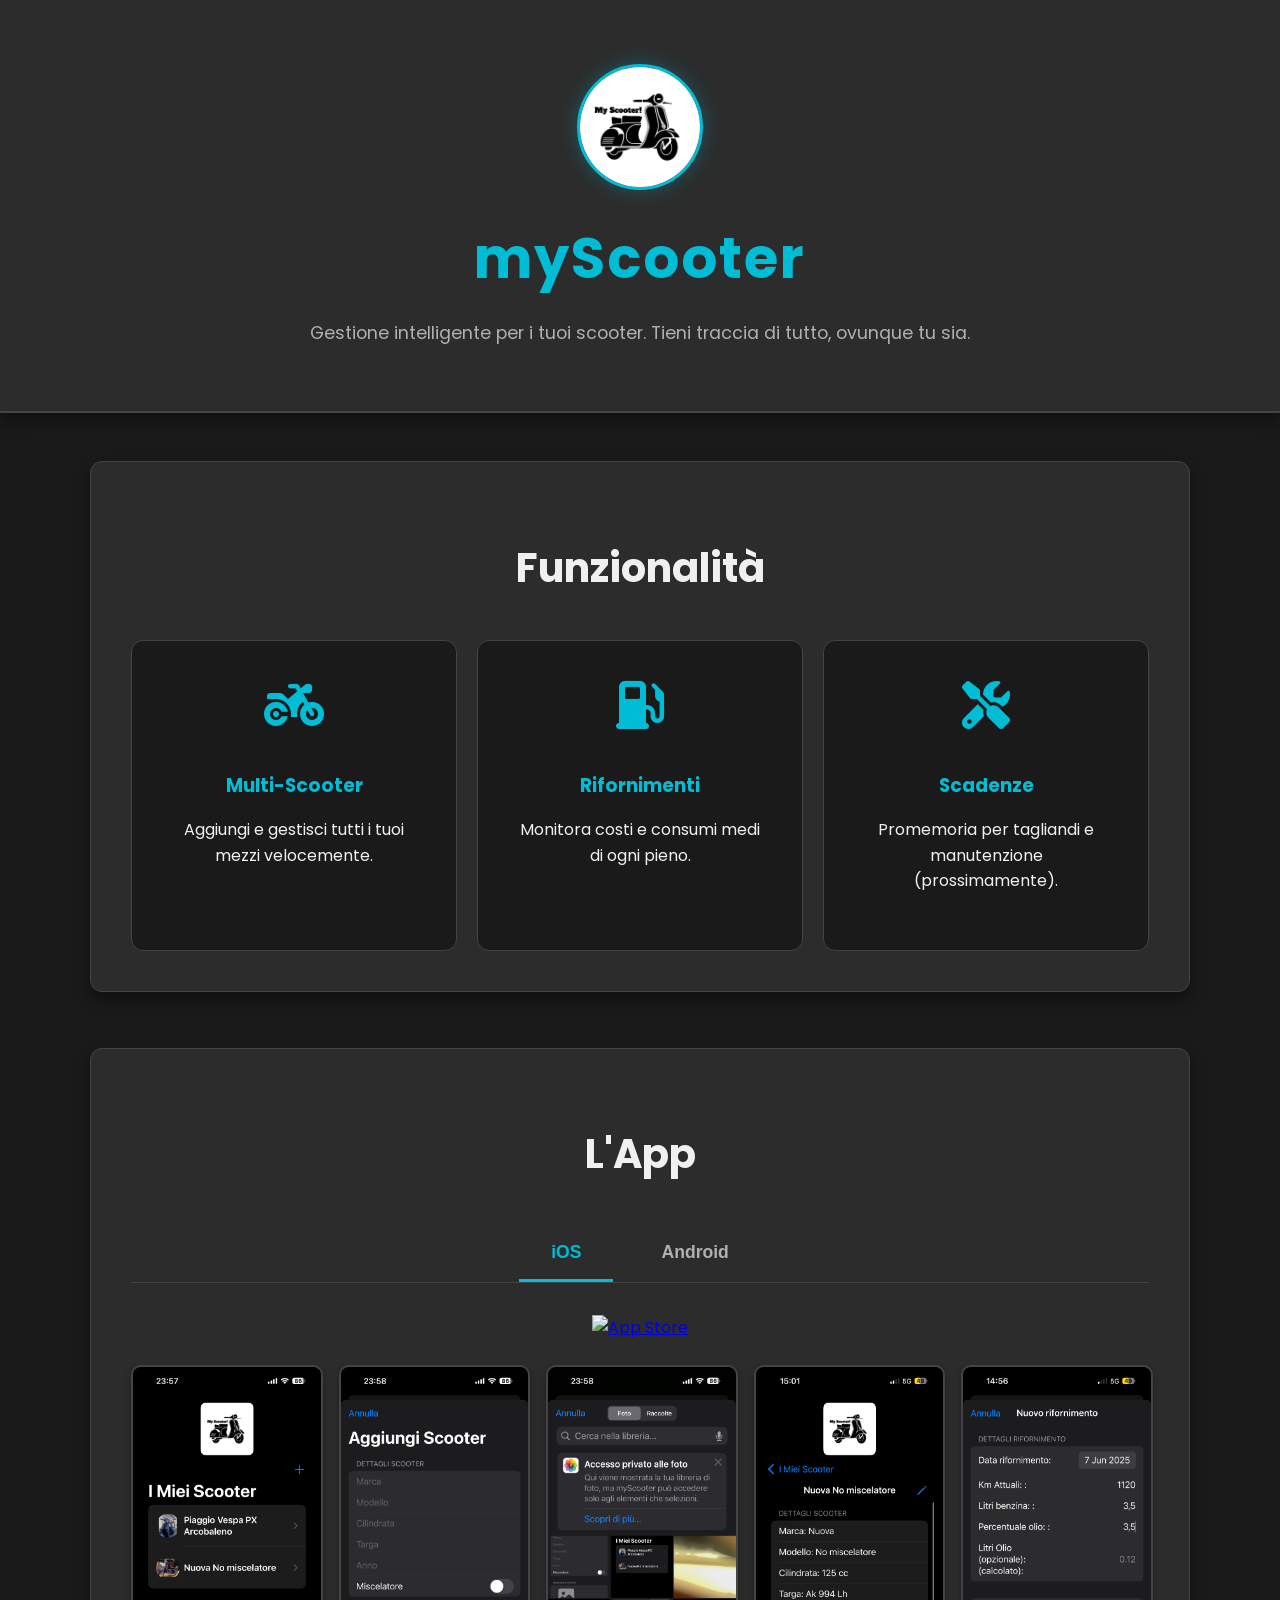
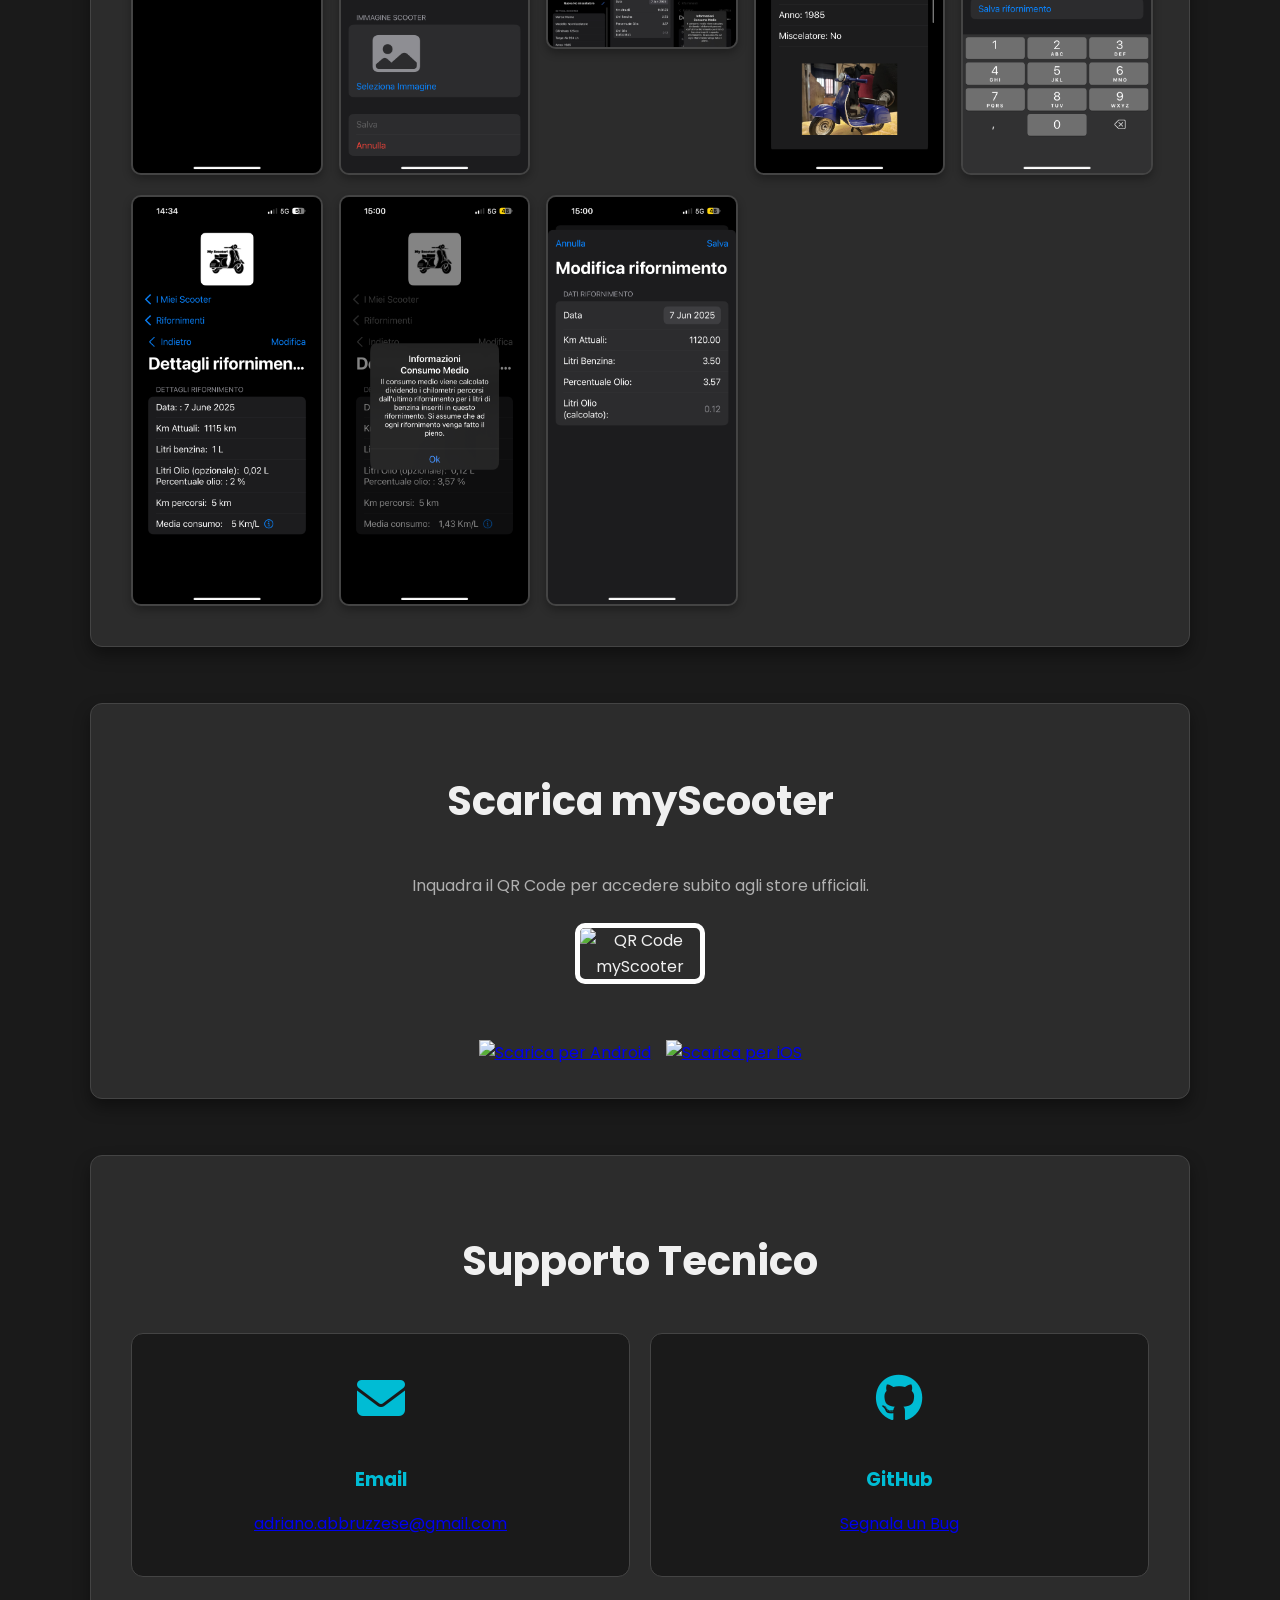
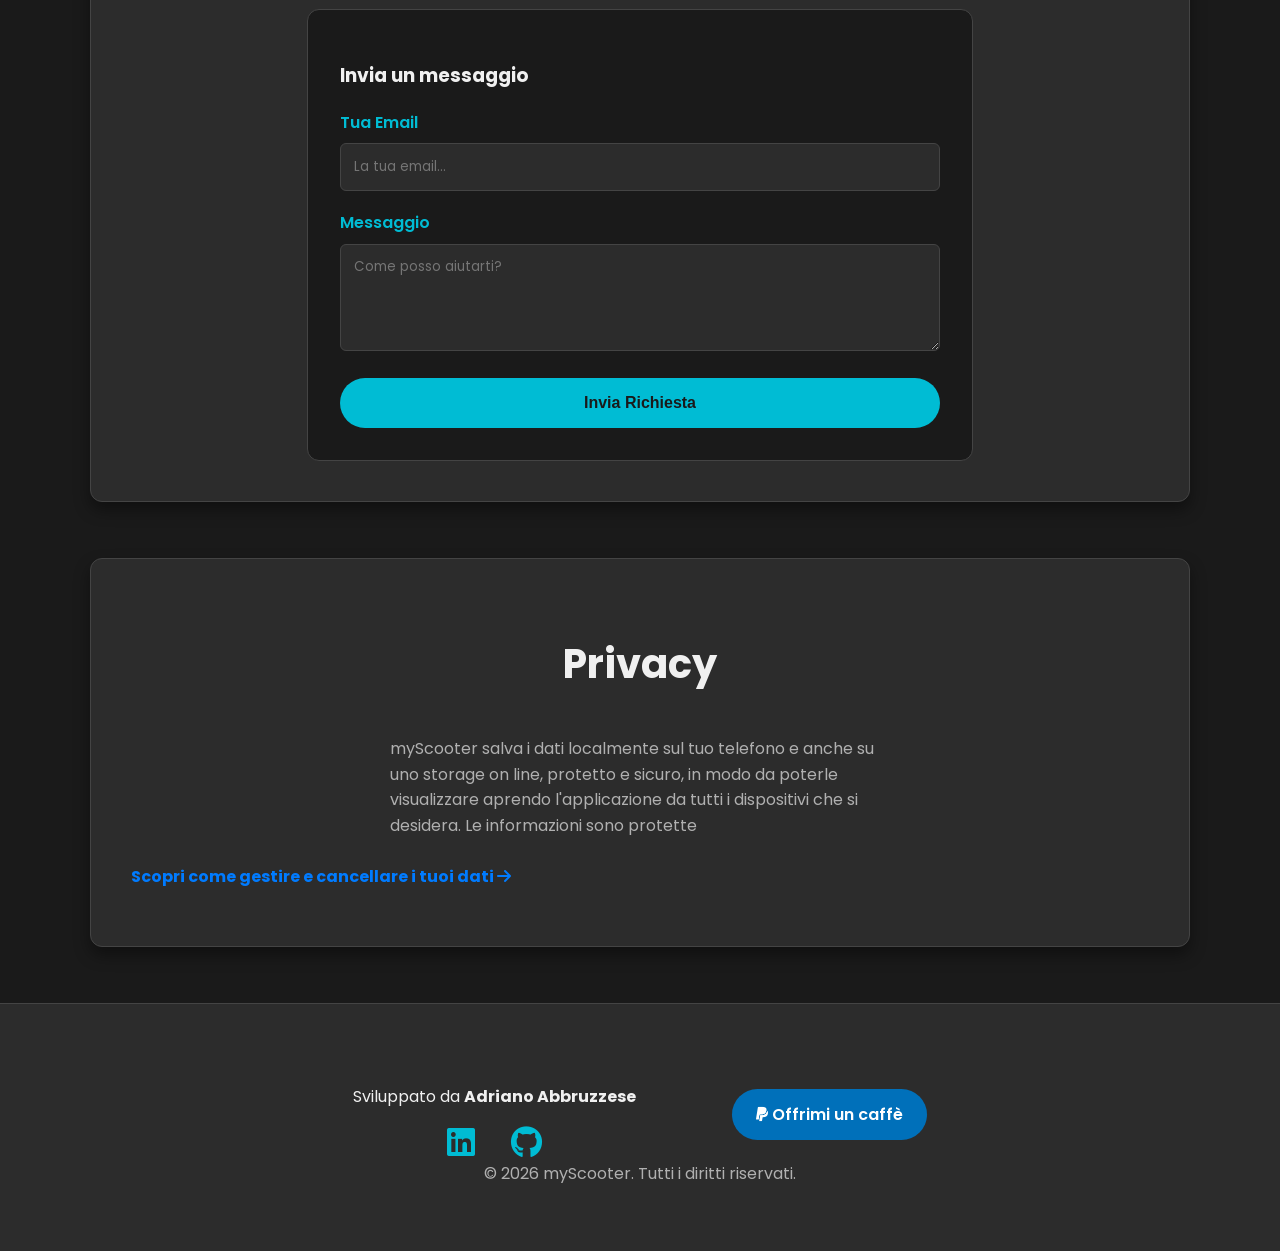
==== index.html @ e5b2576d "aggiunto p" ====
<!DOCTYPE html>
<html lang="it">
<head>
    <meta charset="UTF-8">
    <meta name="viewport" content="width=device-width, initial-scale=1.0">
    <title>myScooter - Supporto e Gestione</title>
    <link href="https://fonts.googleapis.com/css2?family=Poppins:wght@400;600;700&display=swap" rel="stylesheet">
    <link rel="stylesheet" href="https://cdnjs.cloudflare.com/ajax/libs/font-awesome/6.5.2/css/all.min.css">
    <link rel="stylesheet" href="style.css">
</head>
<body>

    <header>
        <img src="images/loghetto1.jpg" alt="Logo myScooter" class="header-logo">
        <h1>myScooter</h1>
        <p>Gestione intelligente per i tuoi scooter. Tieni traccia di tutto, ovunque tu sia.</p>
    </header>

    <div class="container">
        <section id="features">
            <h2>Funzionalità</h2>
            <div class="features-grid">
                <div class="card">
                    <i class="fas fa-motorcycle"></i>
                    <h3>Multi-Scooter</h3>
                    <p>Aggiungi e gestisci tutti i tuoi mezzi velocemente.</p>
                </div>
                <div class="card">
                    <i class="fas fa-gas-pump"></i>
                    <h3>Rifornimenti</h3>
                    <p>Monitora costi e consumi medi di ogni pieno.</p>
                </div>
                <div class="card">
                    <i class="fas fa-tools"></i>
                    <h3>Scadenze</h3>
                    <p>Promemoria per tagliandi e manutenzione (prossimamente).</p>
                </div>
            </div>
        </section>

        <section id="app">
            <h2>L'App</h2>
            <div class="tabs">
                <button class="tab-btn active" onclick="showTab('ios')">iOS</button>
                <button class="tab-btn" onclick="showTab('android')">Android</button>
            </div>

            <div id="ios-tab">
                <div class="mini-badge-container">
                    <a href="https://apps.apple.com/it/app/myscooter/id6756546027" target="_blank">
                        <img src="https://upload.wikimedia.org/wikipedia/commons/3/3c/Download_on_the_App_Store_Badge.svg" alt="App Store" class="mini-badge">
                    </a>
                </div>
                <div class="image-gallery">
                    <img src="ios-images/1.PNG" alt="iOS Screen 1">
                    <img src="ios-images/2.PNG" alt="iOS Screen 2">
                    <img src="ios-images/3.PNG" alt="iOS Screen 3">
                    <img src="ios-images/4.PNG" alt="iOS Screen 4">
                    <img src="ios-images/5.PNG" alt="iOS Screen 5">
                    <img src="ios-images/6.PNG" alt="iOS Screen 6">
                    <img src="ios-images/7.PNG" alt="iOS Screen 7">
                    <img src="ios-images/8.PNG" alt="iOS Screen 8">
                </div>
            </div>

            <div id="android-tab" hidden>
                <div class="mini-badge-container">
                    <a href="https://play.google.com/store/apps/details?id=it.adr.myscooter" target="_blank">
                        <img src="https://upload.wikimedia.org/wikipedia/commons/7/78/Google_Play_Store_badge_EN.svg" alt="Google Play" class="mini-badge">
                    </a>
                </div>
                <div class="image-gallery">
                    <img src="and-images/1.jpg" alt="Android Screen 1">
                    <img src="and-images/2.jpg" alt="Android Screen 2">
                    <img src="and-images/3.jpg" alt="Android Screen 3">
                    <img src="and-images/4.jpg" alt="Android Screen 4">
                    <img src="and-images/5.jpg" alt="Android Screen 5">
                </div>
            </div>
        </section>

        <section class="status-container">
            <h2>Scarica myScooter</h2>
            <p class="text-muted-custom">Inquadra il QR Code per accedere subito agli store ufficiali.</p>
            
            <!-- <img src="https://api.qrserver.com/v1/create-qr-code/?size=120x120&data=https://rinino.github.io/myScooterSite/" alt="QR Code myScooter" class="qr-small"> -->
            <img src="https://api.qrserver.com/v1/create-qr-code/?size=120x120&data=https://rinino.github.io/myScooterSite/download.html" alt="QR Code myScooter" class="qr-small">
            <div class="mini-badge-container">
                <a href="https://play.google.com/store/apps/details?id=it.adr.myscooter" target="_blank">
                    <img src="https://upload.wikimedia.org/wikipedia/commons/7/78/Google_Play_Store_badge_EN.svg" alt="Scarica per Android" class="mini-badge">
                </a>
                
                <a href="https://apps.apple.com/it/app/myscooter/id6756546027" target="_blank">
                    <img src="https://upload.wikimedia.org/wikipedia/commons/3/3c/Download_on_the_App_Store_Badge.svg" alt="Scarica per iOS" class="mini-badge">
                </a>
            </div>
        </section>

        <section id="support">
            <h2>Supporto Tecnico</h2>
            <div class="support-grid">
                <div class="card">
                    <i class="fas fa-envelope"></i>
                    <h3>Email</h3>
                    <a href="mailto:adriano.abbruzzese@gmail.com">adriano.abbruzzese@gmail.com</a>
                </div>
                <div class="card">
                    <i class="fab fa-github"></i>
                    <h3>GitHub</h3>
                    <a href="https://github.com/rinino" target="_blank">Segnala un Bug</a>
                </div>
            </div>

            <div class="form-container">
                <h3>Invia un messaggio</h3>
                <form action="https://formspree.io/adriano.abbruzzese@gmail.com" method="POST">
                    <div class="form-group">
                        <label>Tua Email</label>
                        <input type="email" name="email" required placeholder="La tua email...">
                    </div>
                    <div class="form-group">
                        <label>Messaggio</label>
                        <textarea name="message" rows="4" required placeholder="Come posso aiutarti?"></textarea>
                    </div>
                    <button type="submit" class="btn-submit">Invia Richiesta</button>
                </form>
            </div>
        </section>

        <section>
            <h2>Privacy</h2>
            <p class="text-muted-custom">myScooter salva i dati localmente sul tuo telefono e anche su uno storage on line, protetto e sicuro, in modo da poterle visualizzare aprendo l'applicazione da tutti i dispositivi che si desidera. Le informazioni sono protette</p>
            <p>
                <a href="cancellazione-dati.html" style="display: inline-block; margin-top: 10px; color: #007bff; text-decoration: none; font-weight: bold;">Scopri come gestire e cancellare i tuoi dati <i class="fas fa-arrow-right"></i></a>
            </p>
        </section>
        </section>
    </div>

    <footer>
        <div class="footer-flex">
            <div>
                <p>Sviluppato da <strong>Adriano Abbruzzese</strong></p>
                <div class="social-links">
                    <a href="https://linkedin.com/in/adrianoabbruzzese" target="_blank"><i class="fab fa-linkedin fa-2x"></i></a>
                    <a href="https://github.com/rinino" target="_blank"><i class="fab fa-github fa-2x"></i></a>
                </div>
            </div>
            <a href="https://paypal.me/AdrianoAbbruzzese" target="_blank" class="donate-btn"><i class="fab fa-paypal"></i> Offrimi un caffè</a>
        </div>
        <p class="text-muted-custom">&copy; 2026 myScooter. Tutti i diritti riservati.</p>
    </footer>

    <button id="backToTop" hidden><i class="fas fa-arrow-up"></i></button>

    <script>
        function showTab(type) {
            const ios = document.getElementById('ios-tab');
            const and = document.getElementById('android-tab');
            const btns = document.querySelectorAll('.tab-btn');
            
            ios.hidden = (type !== 'ios');
            and.hidden = (type !== 'android');
            
            btns[0].classList.toggle('active', type === 'ios');
            btns[1].classList.toggle('active', type === 'android');
        }

        const btn = document.getElementById("backToTop");
        window.onscroll = () => { btn.hidden = window.scrollY <= 300; };
        btn.onclick = () => { window.scrollTo({ top: 0, behavior: 'smooth' }); };
    </script>
</body>
</html>
---- style.css ----
:root {
    --primary-dark: #1a1a1a;
    --secondary-dark: #2c2c2c;
    --accent-color: #00bcd4;
    --accent-hover: #00e5ff;
    --text-light: #f0f0f0;
    --text-muted: #b0b0b0;
    --border-color: #444444;
    --shadow-dark: 0 8px 16px rgba(0, 0, 0, 0.4);
    --border-radius: 12px;
}

body {
    font-family: 'Poppins', sans-serif;
    line-height: 1.6;
    margin: 0;
    padding: 0;
    background-color: var(--primary-dark);
    color: var(--text-light);
}

/* Header */
header {
    background-color: var(--secondary-dark);
    padding: 4rem 1rem;
    text-align: center;
    border-bottom: 2px solid var(--border-color);
    box-shadow: var(--shadow-dark);
}

.header-logo {
    max-width: 120px;
    border-radius: 50%;
    border: 3px solid var(--accent-color);
    box-shadow: 0 0 20px rgba(0, 188, 212, 0.3);
    margin-bottom: 1rem;
}

header h1 { font-size: 3.5rem; margin: 0; color: var(--accent-color); letter-spacing: 2px; }
header p { color: var(--text-muted); max-width: 700px; margin: 1rem auto 0; font-size: 1.1rem; }

/* Layout */
.container { max-width: 1100px; margin: 3rem auto; padding: 0 1.5rem; }

section {
    background-color: var(--secondary-dark);
    padding: 2.5rem;
    margin-bottom: 3.5rem;
    border-radius: var(--border-radius);
    border: 1px solid var(--border-color);
    box-shadow: var(--shadow-dark);
}

h2 { font-size: 2.5rem; text-align: center; margin-bottom: 2.5rem; color: var(--text-light); }

/* Griglie */
.features-grid, .support-grid {
    display: grid;
    gap: 20px;
    grid-template-columns: repeat(auto-fit, minmax(280px, 1fr));
}

.card {
    background-color: var(--primary-dark);
    padding: 2.5rem;
    border-radius: var(--border-radius);
    border: 1px solid var(--border-color);
    text-align: center;
    transition: transform 0.3s ease, border-color 0.3s ease;
}

.card:hover { transform: translateY(-8px); border-color: var(--accent-color); }
.card i { font-size: 3rem; color: var(--accent-color); margin-bottom: 1.5rem; }
.card h3 { color: var(--accent-color); margin-bottom: 1rem; }

/* Tabs & Gallery */
.tabs { display: flex; justify-content: center; gap: 1rem; margin-bottom: 2rem; border-bottom: 1px solid var(--border-color); }
.tab-btn {
    background: none; border: none; padding: 1rem 2rem; color: var(--text-muted);
    cursor: pointer; font-weight: 600; font-size: 1.1rem; transition: 0.3s;
    border-bottom: 3px solid transparent;
}
.tab-btn.active { color: var(--accent-color); border-bottom-color: var(--accent-color); }

.image-gallery {
    display: grid;
    grid-template-columns: repeat(auto-fit, minmax(180px, 1fr));
    gap: 20px;
    margin-top: 1.5rem;
}

.image-gallery img {
    width: 100%;
    border-radius: 10px;
    border: 2px solid var(--border-color);
    transition: 0.3s;
    box-shadow: 0 4px 8px rgba(0,0,0,0.3);
}

.image-gallery img:hover { border-color: var(--accent-color); transform: scale(1.05); }

/* Form Supporto */
.form-container {
    max-width: 600px;
    margin: 2rem auto 0;
    padding: 2rem;
    background: var(--primary-dark);
    border-radius: var(--border-radius);
    border: 1px solid var(--border-color);
}

.form-group { margin-bottom: 1.2rem; text-align: left; }
.form-group label { display: block; margin-bottom: 0.5rem; color: var(--accent-color); font-weight: 600; }
.form-group input, .form-group textarea {
    width: 100%; padding: 0.8rem; border-radius: 6px; border: 1px solid var(--border-color);
    background: var(--secondary-dark); color: white; font-family: inherit; box-sizing: border-box;
}

.btn-submit {
    width: 100%; background: var(--accent-color); color: var(--primary-dark);
    padding: 1rem; border: none; border-radius: 50px; font-weight: 700;
    cursor: pointer; transition: 0.3s; font-size: 1rem;
}
.btn-submit:hover { background: var(--accent-hover); transform: translateY(-2px); }

/* Footer */
footer {
    background-color: var(--secondary-dark); padding: 4rem 1rem; text-align: center;
    border-top: 1px solid var(--border-color);
}
.footer-flex { display: flex; flex-direction: column; align-items: center; gap: 2rem; }
.social-links a { color: var(--accent-color); margin: 0 1rem; transition: 0.3s; }
.donate-btn {
    background: #0070ba; color: white; padding: 0.8rem 1.5rem;
    border-radius: 50px; text-decoration: none; font-weight: 600;
}

#backToTop {
    display: none; position: fixed; bottom: 2rem; right: 2rem;
    background: var(--accent-color); color: var(--primary-dark);
    width: 50px; height: 50px; border-radius: 50%; border: none; cursor: pointer;
    z-index: 1000;
}

@media (min-width: 768px) { .footer-flex { flex-direction: row; justify-content: center; gap: 6rem; } }

/* --- Stili specifici per Download Page --- */
.status-container {
    text-align: center;
    min-height: 300px;
    display: flex;
    flex-direction: column;
    justify-content: center;
    align-items: center;
}

.loader {
    border: 6px solid var(--primary-dark);
    border-top: 6px solid var(--accent-color);
    border-radius: 50%;
    width: 60px;
    height: 60px;
    animation: spin 1s linear infinite;
    margin-bottom: 2rem;
    box-shadow: 0 0 15px rgba(0, 188, 212, 0.1);
}

@keyframes spin {
    0% { transform: rotate(0deg); }
    100% { transform: rotate(360deg); }
}

.text-muted-custom {
    color: var(--text-muted);
    max-width: 500px;
    margin: 0 auto;
}

.status-container {
    text-align: center;
    padding: 2rem 0;
}

/* QR Code rimpicciolito */
.qr-small {
    max-width: 120px; /* Più piccolo rispetto alla home */
    margin: 1.5rem auto;
    border: 5px solid white;
    border-radius: 10px;
    display: block;
}

/* Contenitore badge piccoli */
.mini-badge-container {
    display: flex;
    justify-content: center;
    gap: 15px;
    margin-top: 2rem;
}

.mini-badge {
    height: 40px; /* Badge rimpiccioliti */
    transition: transform 0.2s;
}

.mini-badge:hover {
    transform: scale(1.05);
}
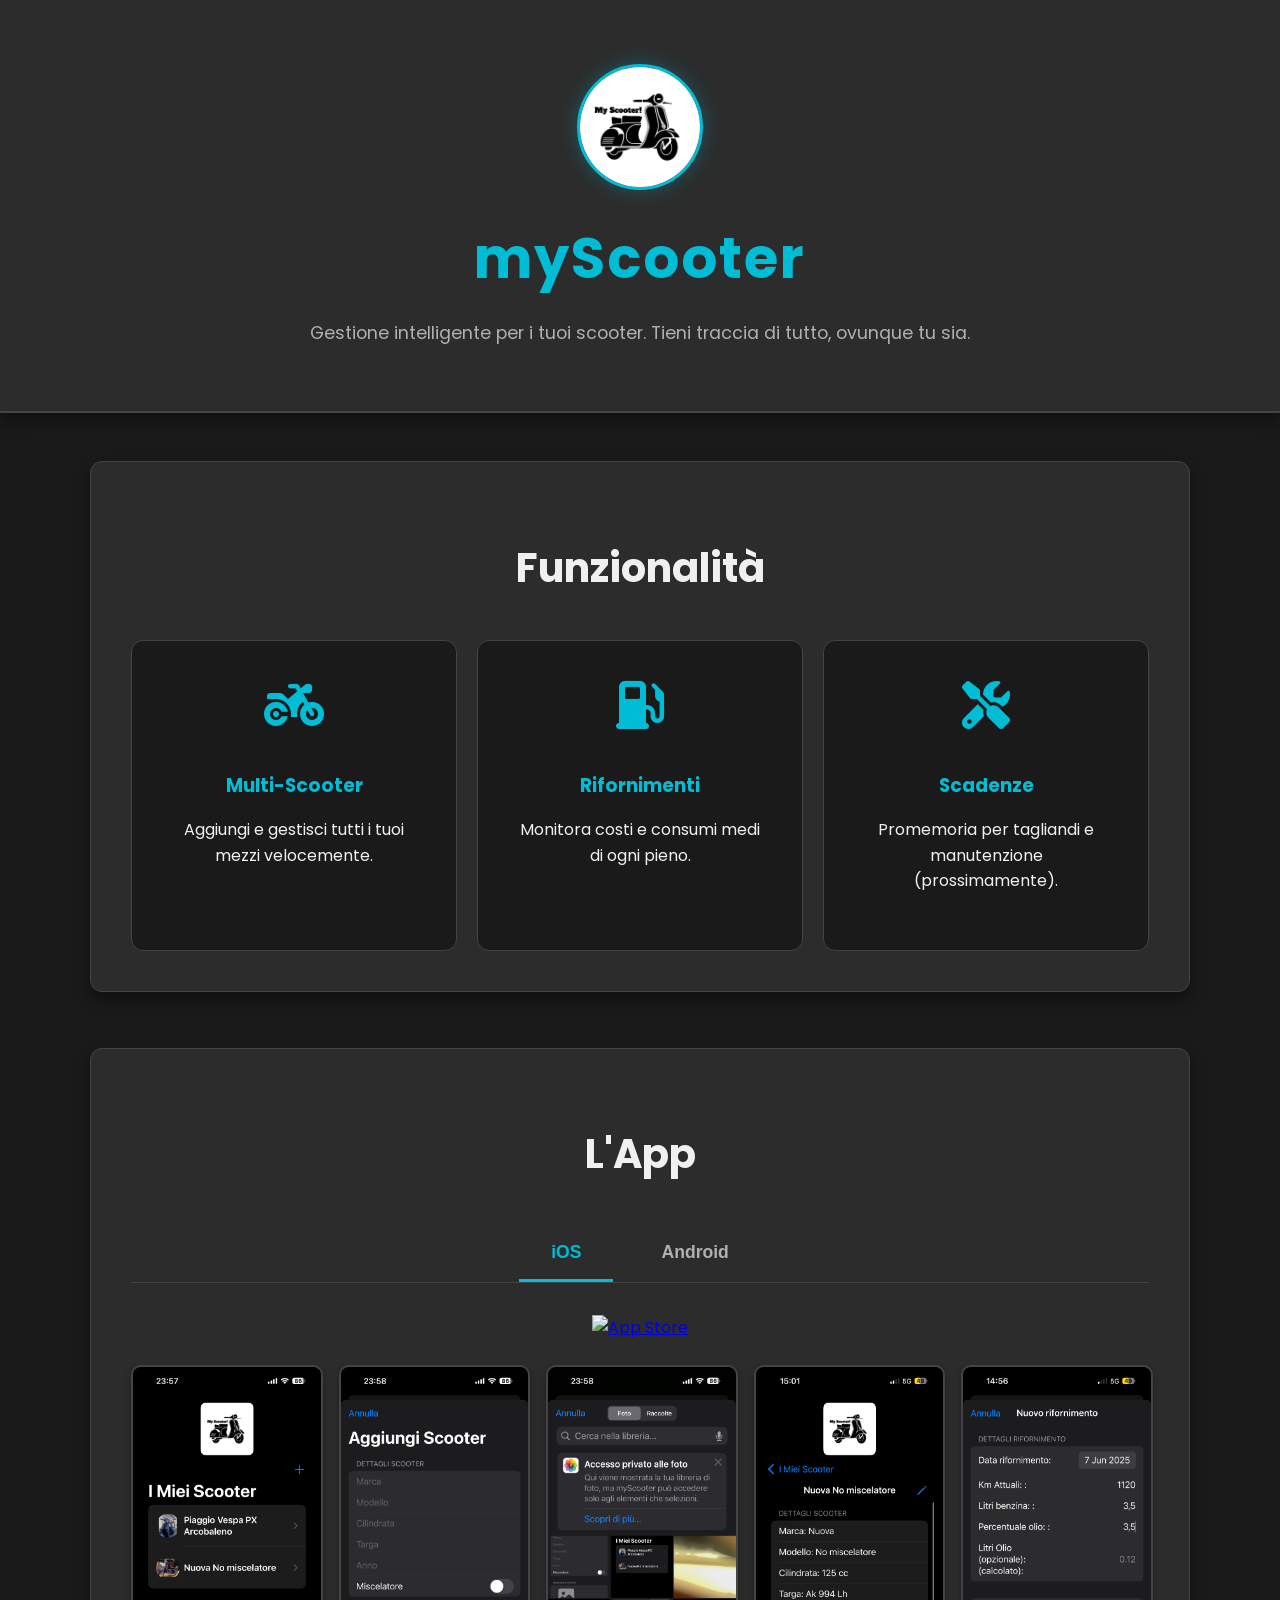
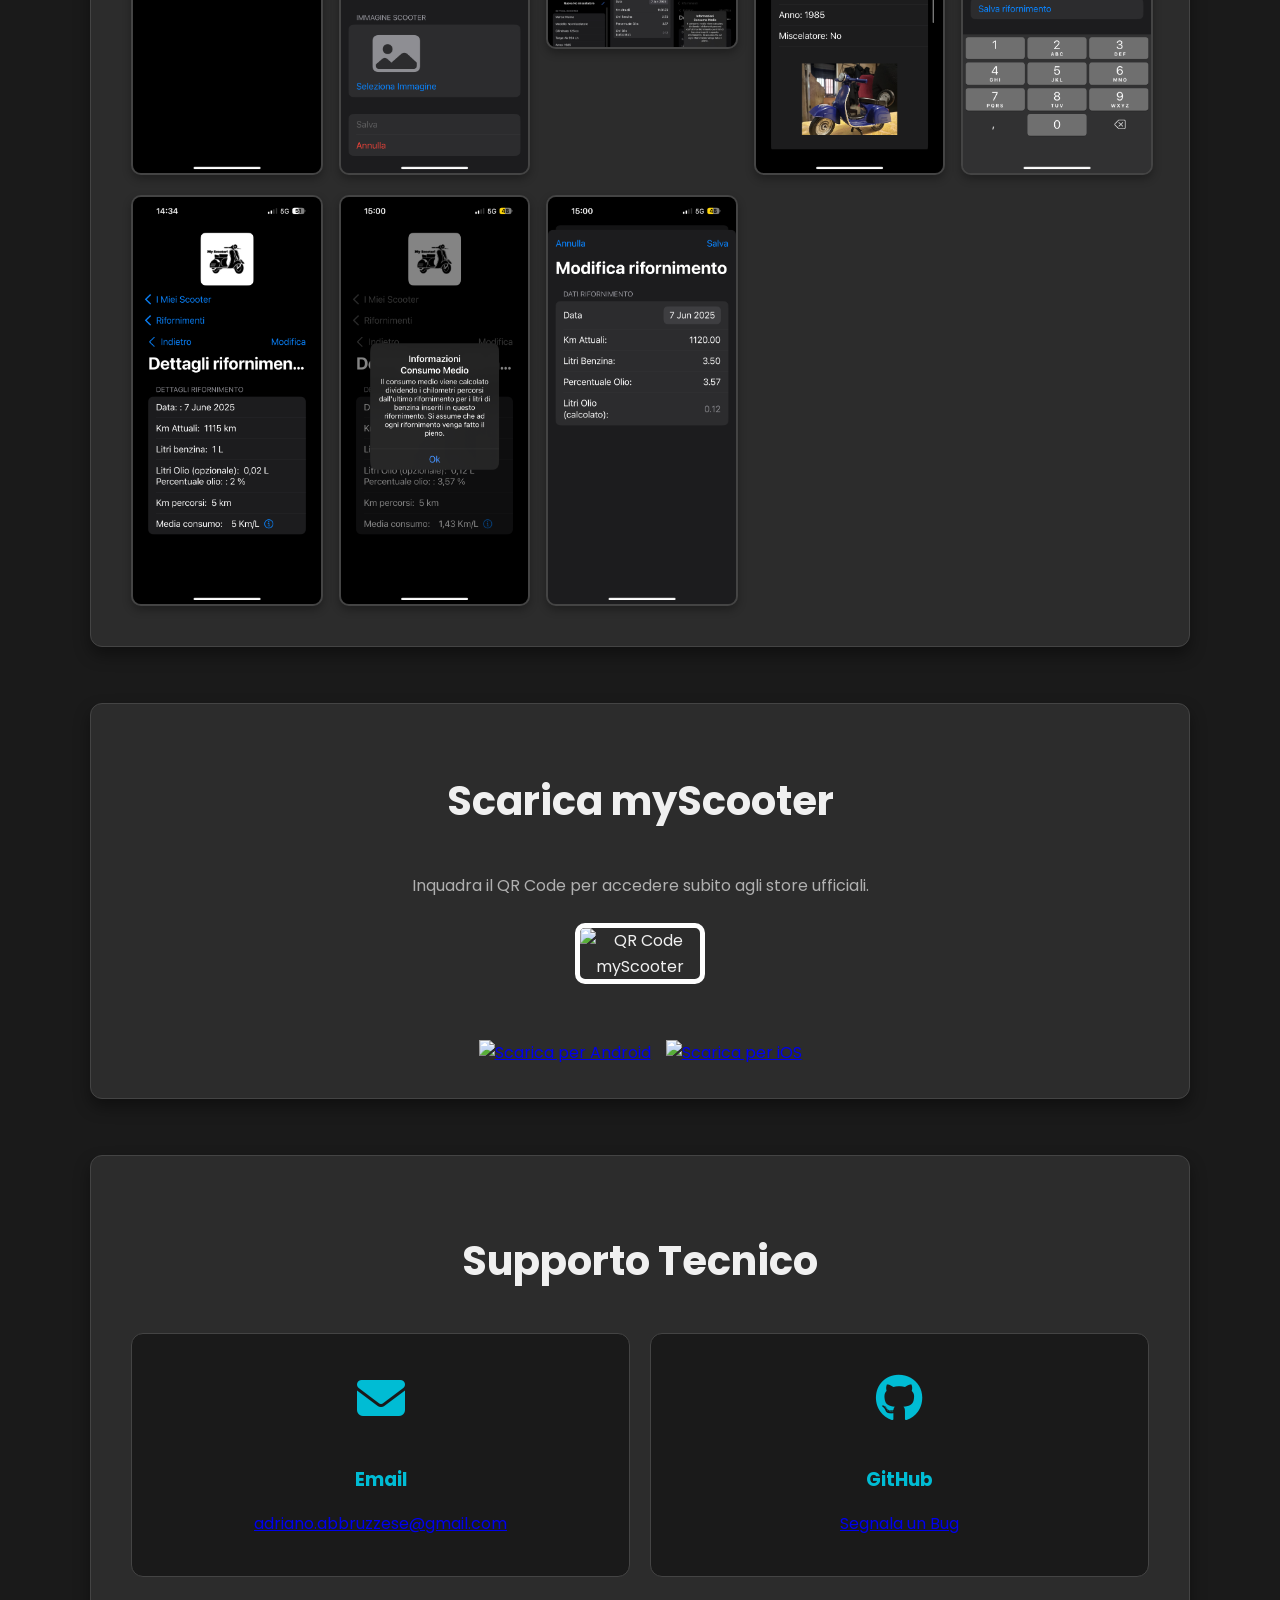
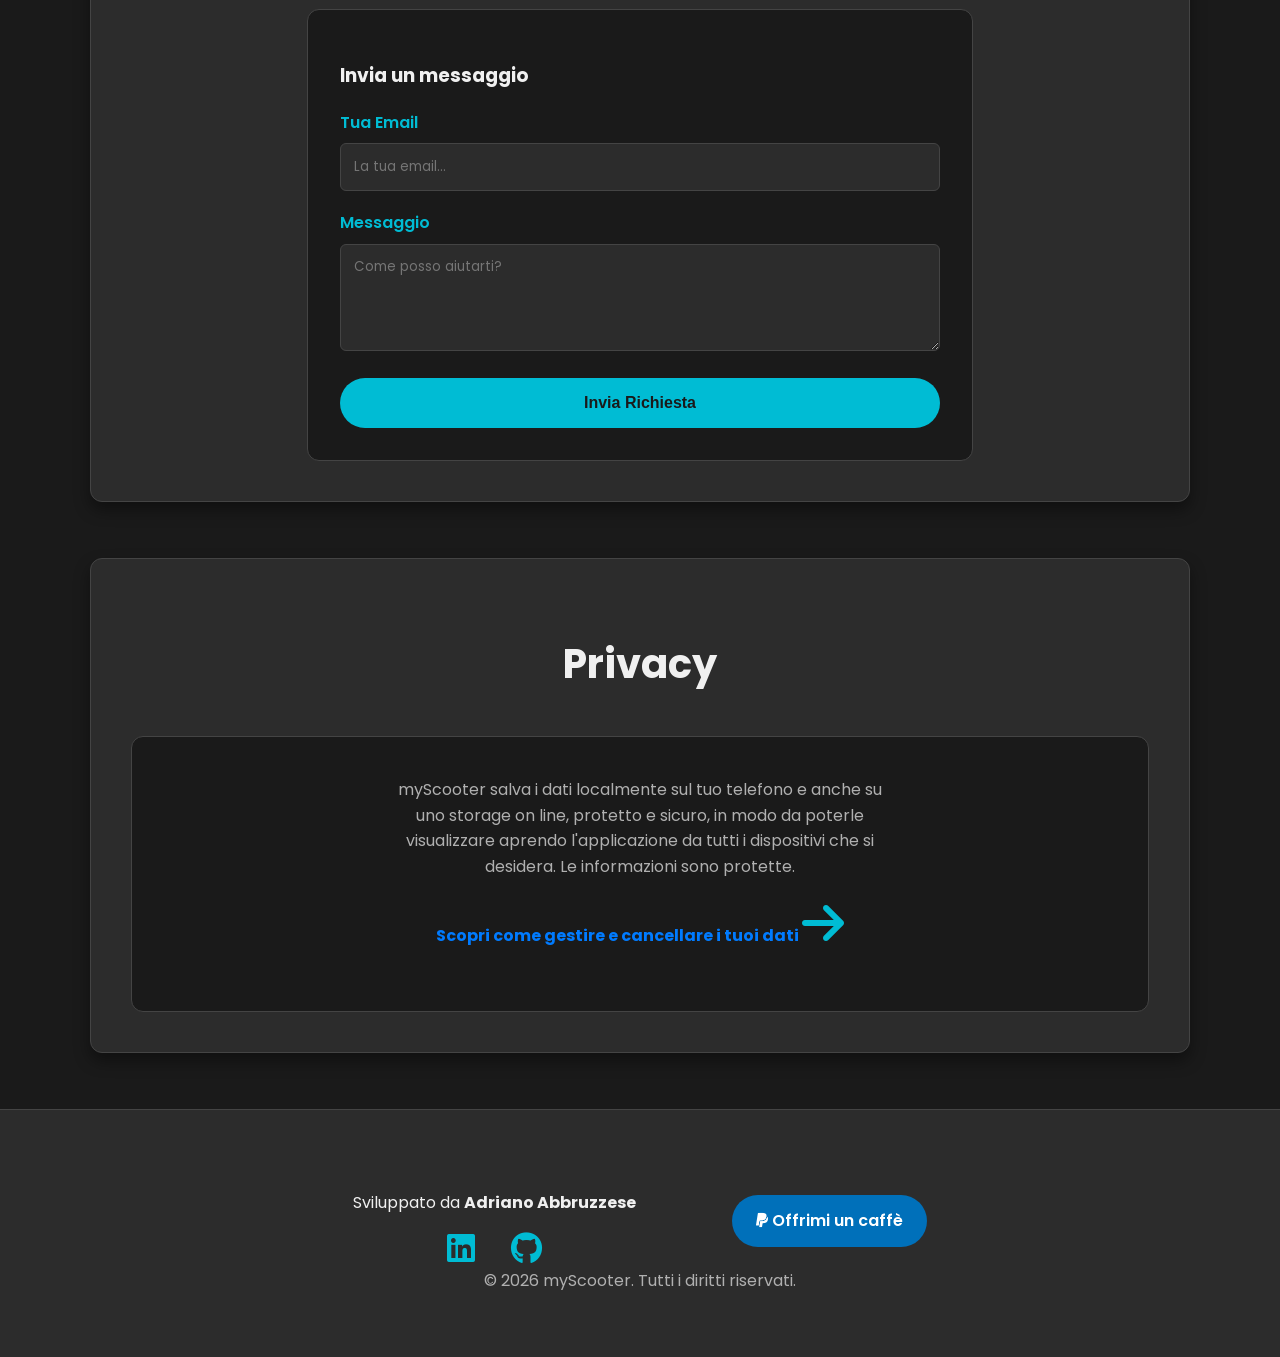
==== commit 8140c3cb: "migliorata la sezione privacy" ====
--- a/index.html
+++ b/index.html
@@ -127,12 +127,14 @@
             </div>
         </section>
 
-        <section>
+        <section id="privacy">
             <h2>Privacy</h2>
-            <p class="text-muted-custom">myScooter salva i dati localmente sul tuo telefono e anche su uno storage on line, protetto e sicuro, in modo da poterle visualizzare aprendo l'applicazione da tutti i dispositivi che si desidera. Le informazioni sono protette</p>
-            <p>
-                <a href="cancellazione-dati.html" style="display: inline-block; margin-top: 10px; color: #007bff; text-decoration: none; font-weight: bold;">Scopri come gestire e cancellare i tuoi dati <i class="fas fa-arrow-right"></i></a>
-            </p>
+            <div class="card" style="text-align: center;">
+                <p class="text-muted-custom" style="margin-bottom: 20px;">
+                    myScooter salva i dati localmente sul tuo telefono e anche su uno storage on line, protetto e sicuro, in modo da poterle visualizzare aprendo l'applicazione da tutti i dispositivi che si desidera. Le informazioni sono protette.
+                </p>
+                <a href="cancellazione-dati.html" style="color: #007bff; text-decoration: none; font-weight: bold;">Scopri come gestire e cancellare i tuoi dati <i class="fas fa-arrow-right"></i></a>
+            </div>
         </section>
         </section>
     </div>
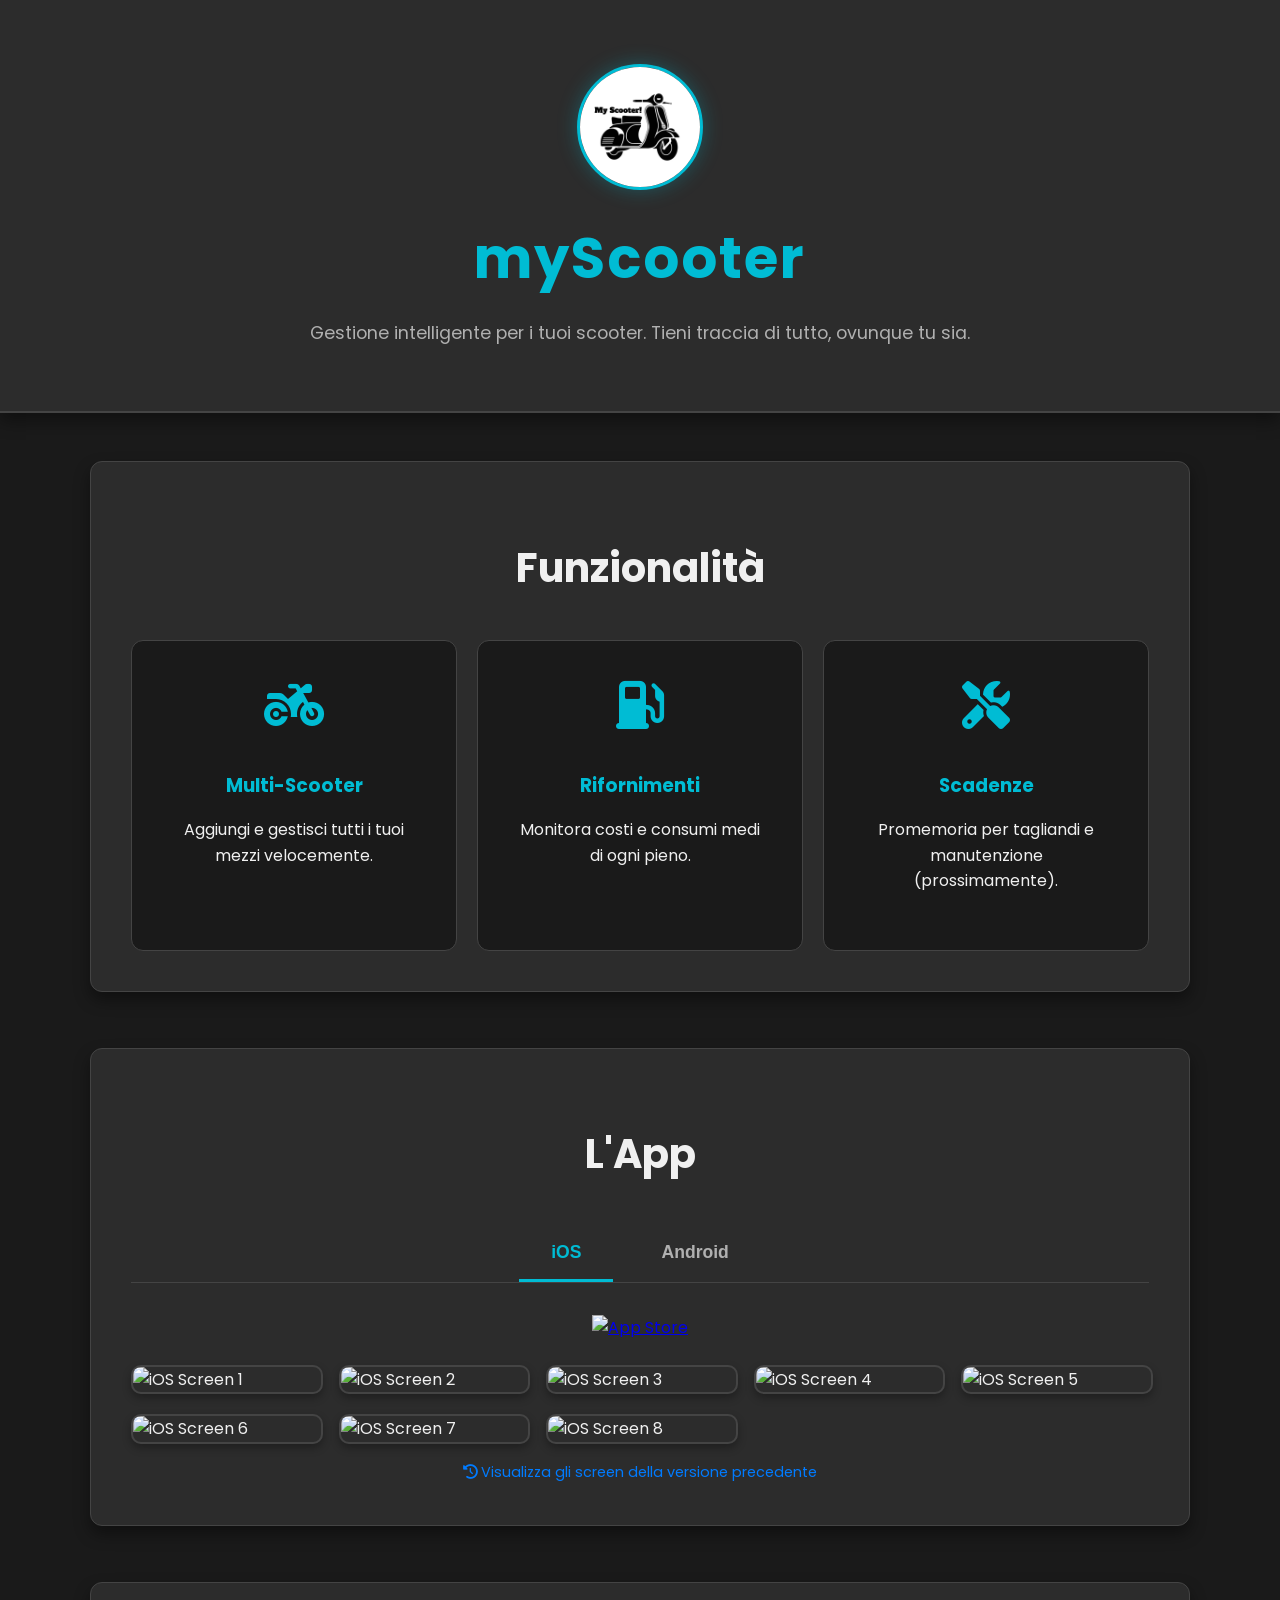
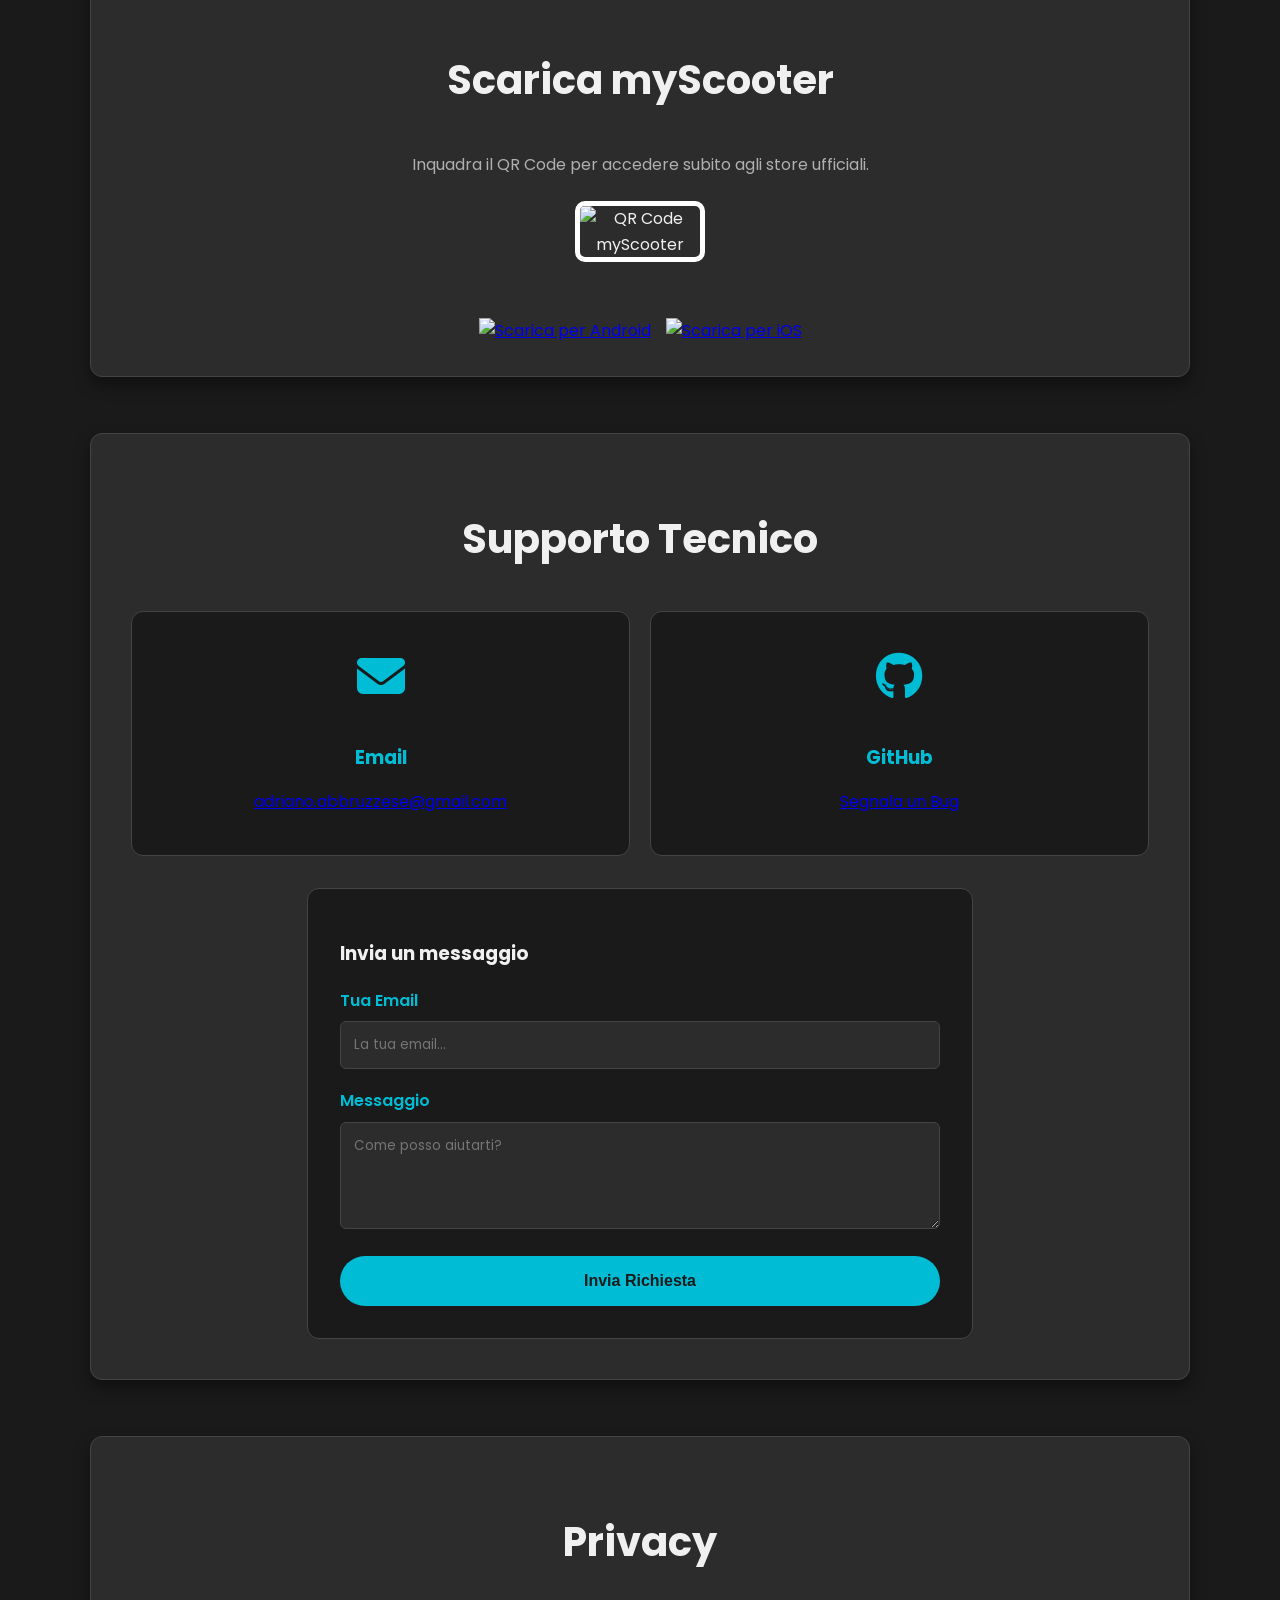
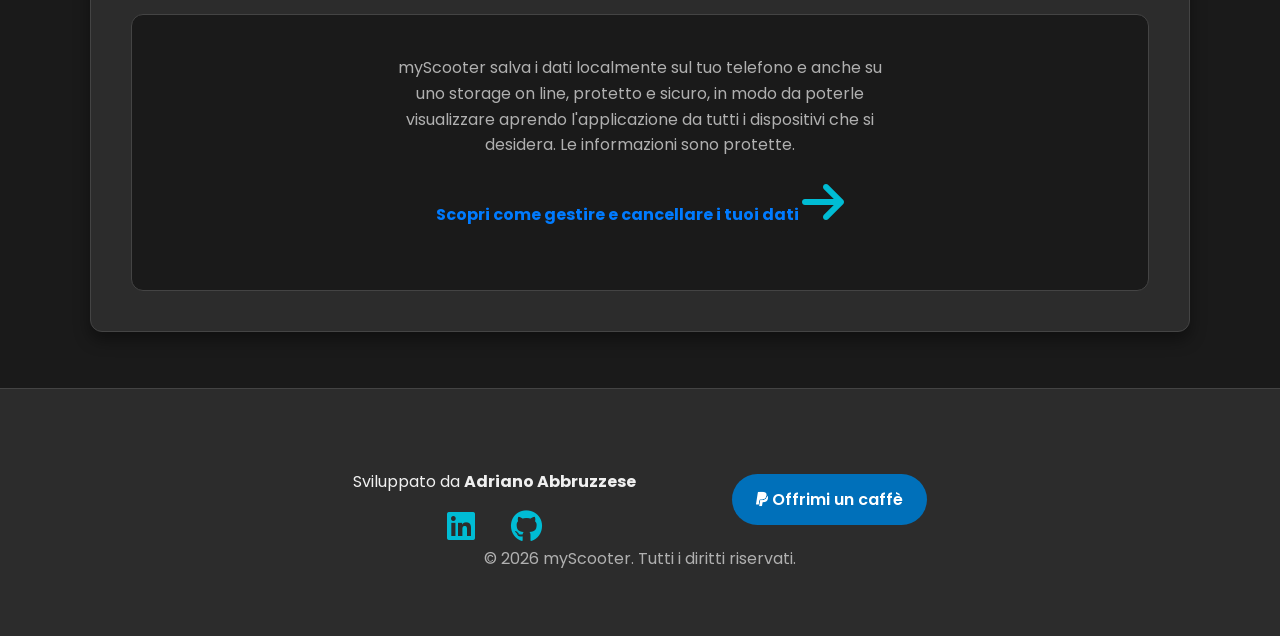
==== commit 074bff77: "vecchie versioni, ancora da fixare" ====
--- a/index.html
+++ b/index.html
@@ -52,14 +52,17 @@
                     </a>
                 </div>
                 <div class="image-gallery">
-                    <img src="ios-images/1.PNG" alt="iOS Screen 1">
-                    <img src="ios-images/2.PNG" alt="iOS Screen 2">
-                    <img src="ios-images/3.PNG" alt="iOS Screen 3">
-                    <img src="ios-images/4.PNG" alt="iOS Screen 4">
-                    <img src="ios-images/5.PNG" alt="iOS Screen 5">
-                    <img src="ios-images/6.PNG" alt="iOS Screen 6">
-                    <img src="ios-images/7.PNG" alt="iOS Screen 7">
-                    <img src="ios-images/8.PNG" alt="iOS Screen 8">
+                    <img src="ios-images/2.0/1.PNG" alt="iOS Screen 1">
+                    <img src="ios-images/2.0/2.PNG" alt="iOS Screen 2">
+                    <img src="ios-images/2.0/3.PNG" alt="iOS Screen 3">
+                    <img src="ios-images/2.0/4.PNG" alt="iOS Screen 4">
+                    <img src="ios-images/2.0/5.PNG" alt="iOS Screen 5">
+                    <img src="ios-images/2.0/6.PNG" alt="iOS Screen 6">
+                    <img src="ios-images/2.0/7.PNG" alt="iOS Screen 7">
+                    <img src="ios-images/2.0/8.PNG" alt="iOS Screen 8">
+                </div>
+                <div style="text-align: center; margin-top: 15px;">
+                    <a href="vecchie-versioni.html" style="color: #007bff; text-decoration: none; font-size: 0.9em;"><i class="fas fa-history"></i> Visualizza gli screen della versione precedente</a>
                 </div>
             </div>
 
@@ -70,11 +73,14 @@
                     </a>
                 </div>
                 <div class="image-gallery">
-                    <img src="and-images/1.jpg" alt="Android Screen 1">
-                    <img src="and-images/2.jpg" alt="Android Screen 2">
-                    <img src="and-images/3.jpg" alt="Android Screen 3">
-                    <img src="and-images/4.jpg" alt="Android Screen 4">
-                    <img src="and-images/5.jpg" alt="Android Screen 5">
+                    <img src="and-images/2.0/1.jpg" alt="Android Screen 1">
+                    <img src="and-images/2.0/2.jpg" alt="Android Screen 2">
+                    <img src="and-images/2.0/3.jpg" alt="Android Screen 3">
+                    <img src="and-images/2.0/4.jpg" alt="Android Screen 4">
+                    <img src="and-images/2.0/5.jpg" alt="Android Screen 5">
+                </div>
+                <div style="text-align: center; margin-top: 15px;">
+                    <a href="vecchie-versioni.html" style="color: #007bff; text-decoration: none; font-size: 0.9em;"><i class="fas fa-history"></i> Visualizza gli screen della versione precedente</a>
                 </div>
             </div>
         </section>
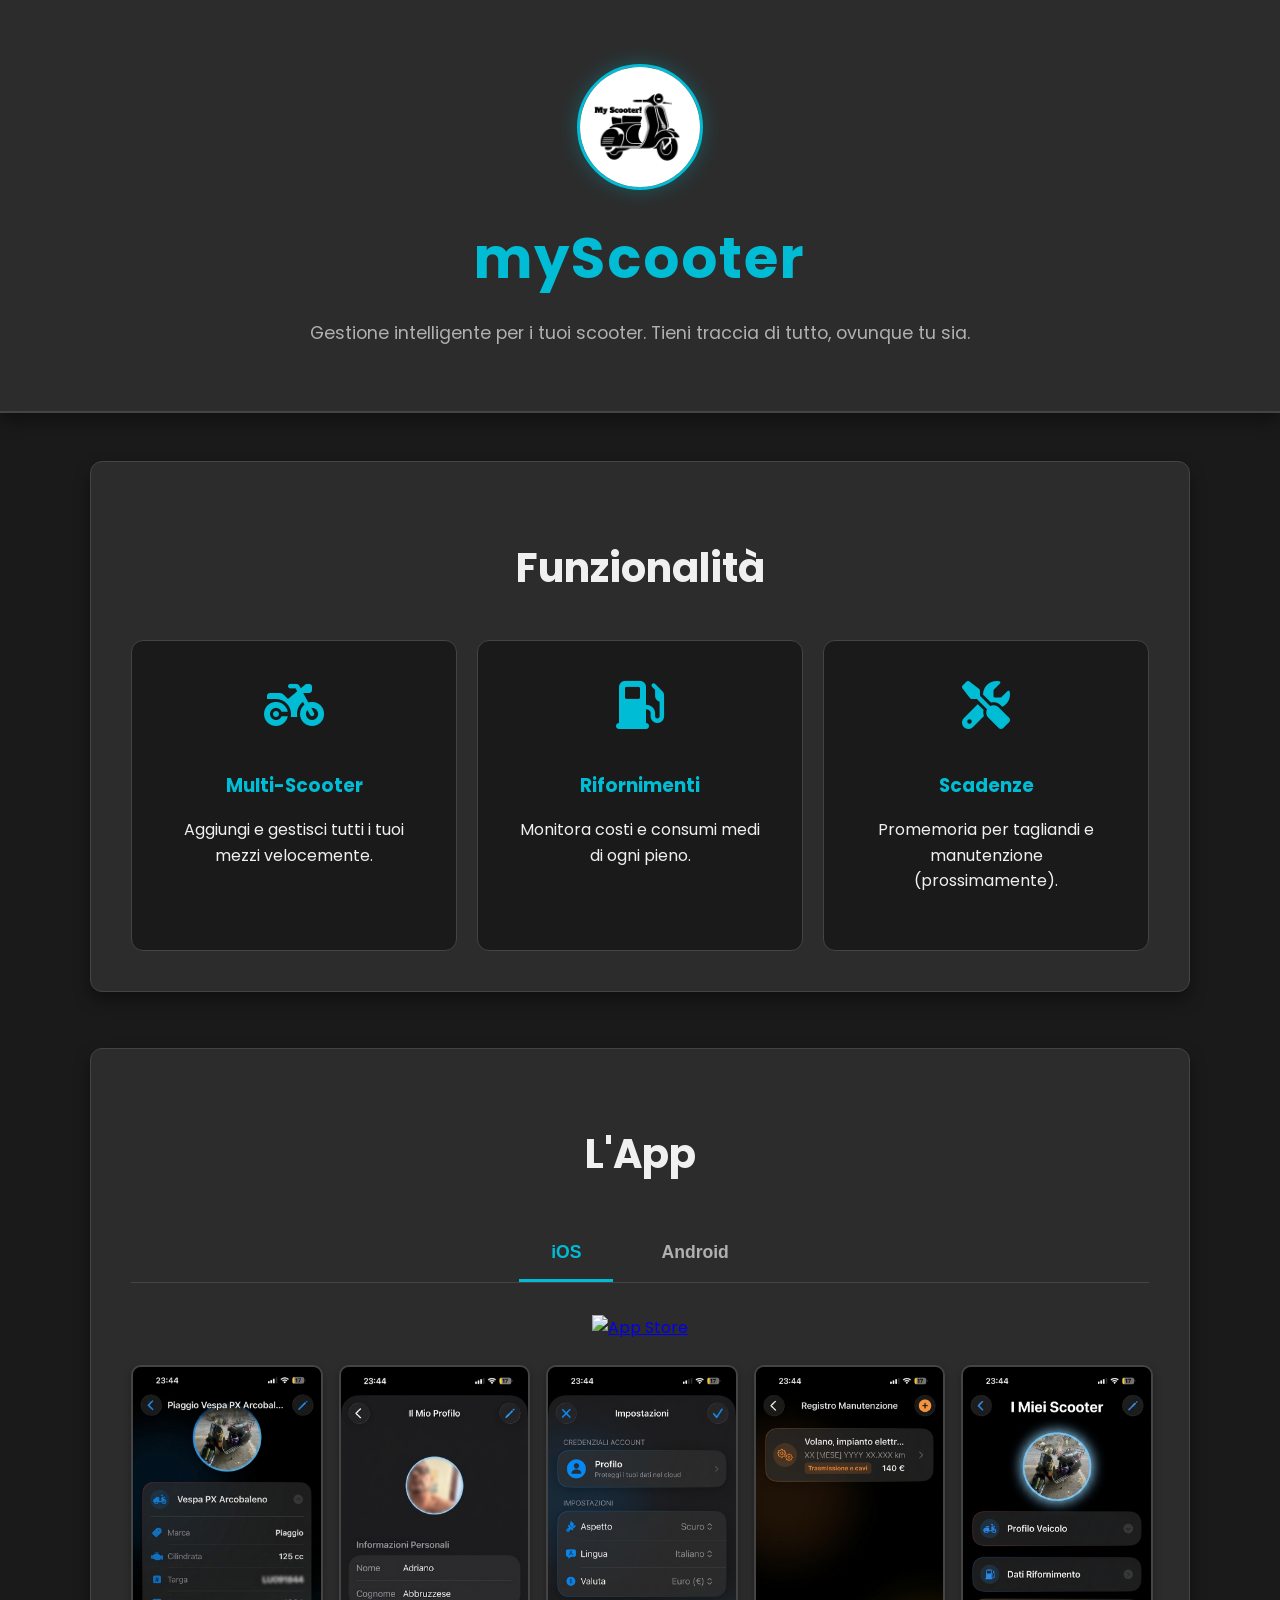
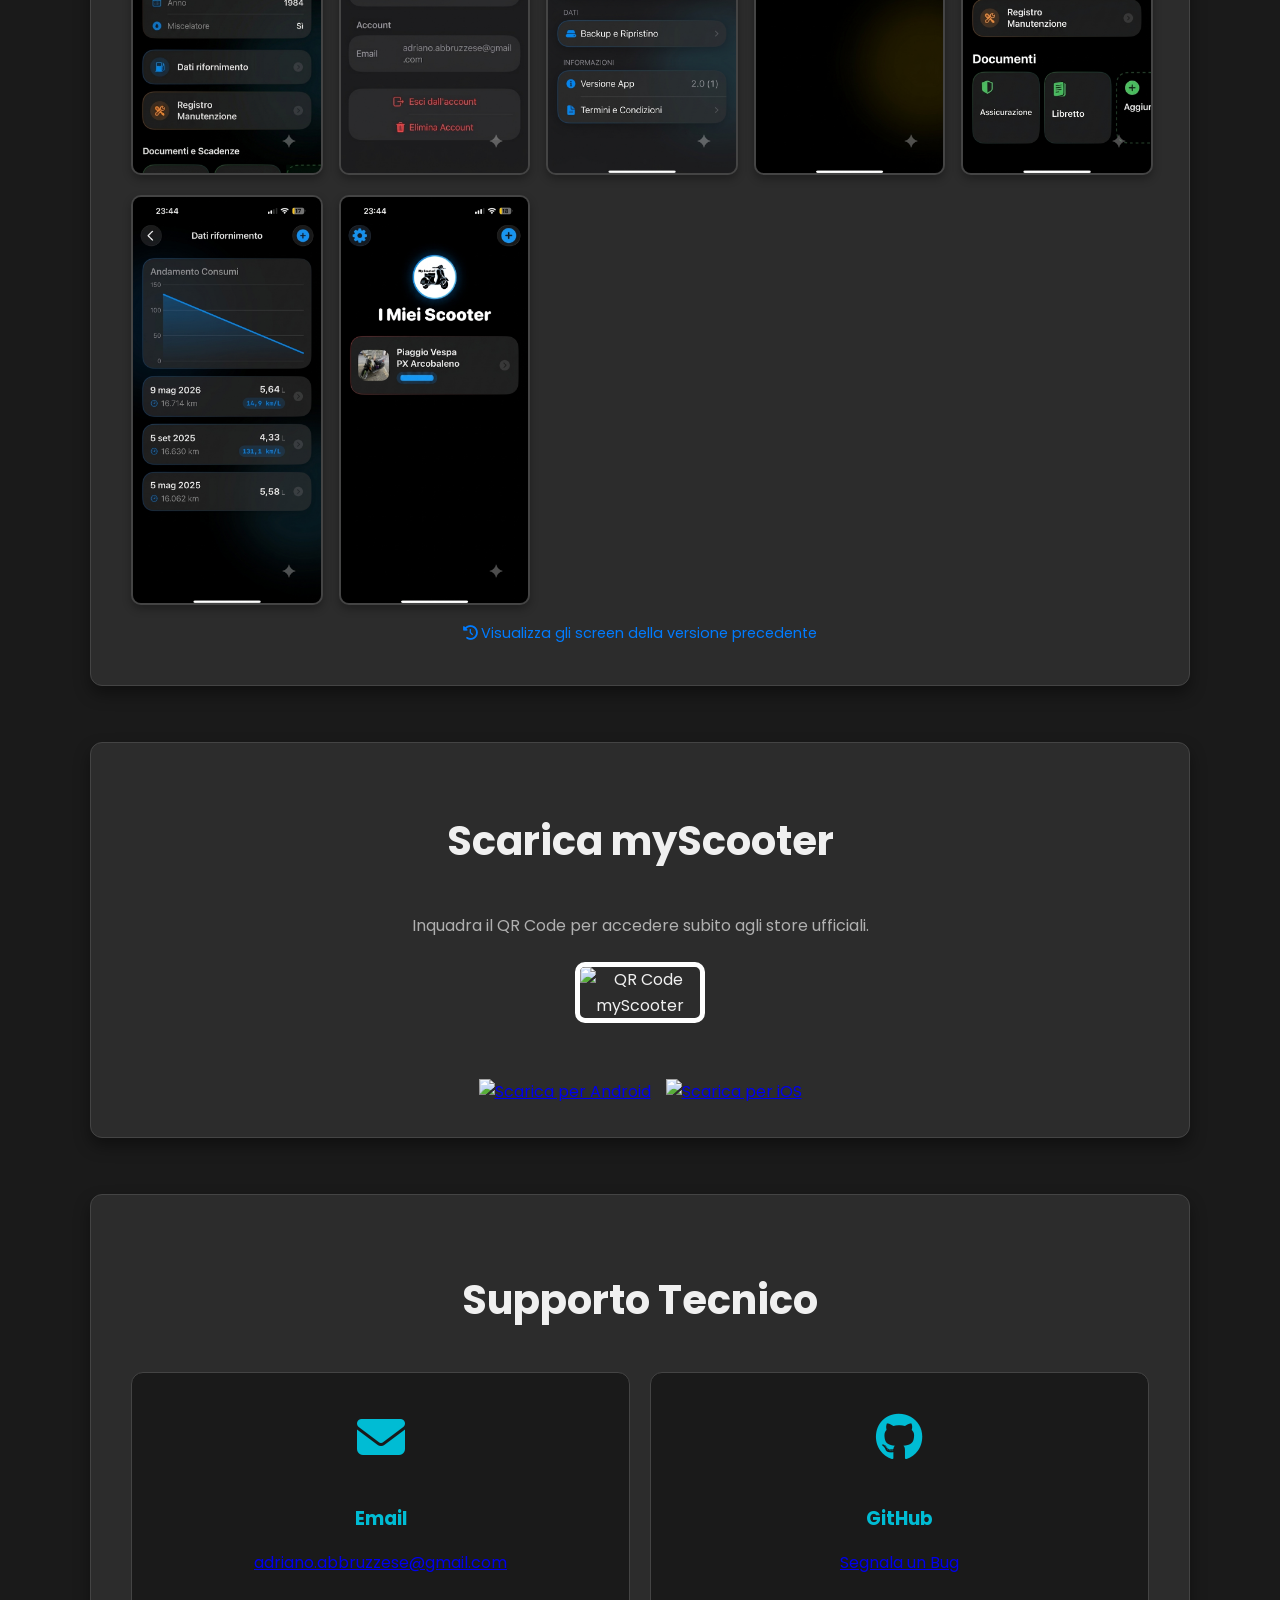
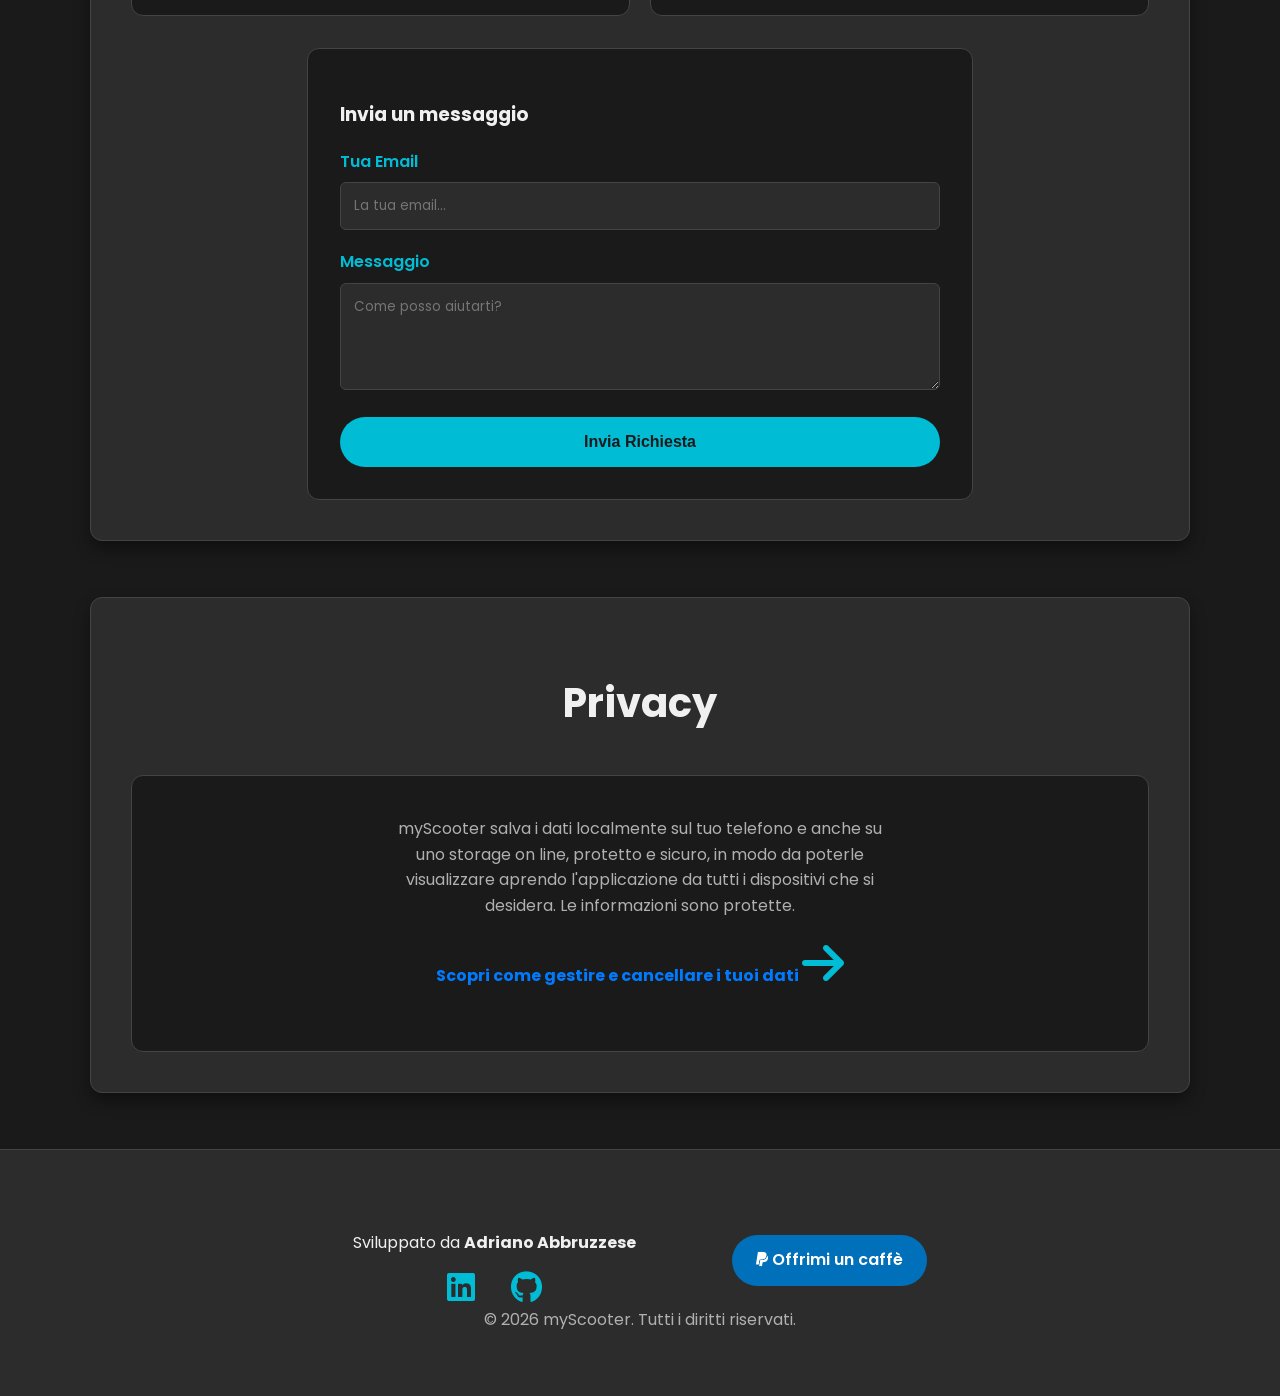
==== commit 76bd6730: "screen nuovi ios" ====
--- a/index.html
+++ b/index.html
@@ -52,14 +52,13 @@
                     </a>
                 </div>
                 <div class="image-gallery">
-                    <img src="ios-images/2.0/1.PNG" alt="iOS Screen 1">
-                    <img src="ios-images/2.0/2.PNG" alt="iOS Screen 2">
-                    <img src="ios-images/2.0/3.PNG" alt="iOS Screen 3">
-                    <img src="ios-images/2.0/4.PNG" alt="iOS Screen 4">
-                    <img src="ios-images/2.0/5.PNG" alt="iOS Screen 5">
-                    <img src="ios-images/2.0/6.PNG" alt="iOS Screen 6">
-                    <img src="ios-images/2.0/7.PNG" alt="iOS Screen 7">
-                    <img src="ios-images/2.0/8.PNG" alt="iOS Screen 8">
+                    <img src="ios-images/2.0/1.png" alt="iOS Screen 1">
+                    <img src="ios-images/2.0/2.png" alt="iOS Screen 2">
+                    <img src="ios-images/2.0/3.png" alt="iOS Screen 3">
+                    <img src="ios-images/2.0/4.png" alt="iOS Screen 4">
+                    <img src="ios-images/2.0/5.png" alt="iOS Screen 5">
+                    <img src="ios-images/2.0/6.png" alt="iOS Screen 6">
+                    <img src="ios-images/2.0/7.png" alt="iOS Screen 7">
                 </div>
                 <div style="text-align: center; margin-top: 15px;">
                     <a href="vecchie-versioni.html" style="color: #007bff; text-decoration: none; font-size: 0.9em;"><i class="fas fa-history"></i> Visualizza gli screen della versione precedente</a>
@@ -73,11 +72,15 @@
                     </a>
                 </div>
                 <div class="image-gallery">
-                    <img src="and-images/2.0/1.jpg" alt="Android Screen 1">
-                    <img src="and-images/2.0/2.jpg" alt="Android Screen 2">
-                    <img src="and-images/2.0/3.jpg" alt="Android Screen 3">
-                    <img src="and-images/2.0/4.jpg" alt="Android Screen 4">
-                    <img src="and-images/2.0/5.jpg" alt="Android Screen 5">
+                    <!-- Nuove immagini Android Offuscate (v2.0) -->
+                    <img src="and-images/2.0/redacted_image_3.png" alt="Android Screen 1 - Home">
+                    <img src="and-images/2.0/redacted_image_4.png" alt="Android Screen 2 - Dettaglio">
+                    <img src="and-images/2.0/redacted_image_5.png" alt="Android Screen 3 - Tecnico">
+                    <img src="and-images/2.0/redacted_image_6.png" alt="Android Screen 4 - Impostazioni">
+                    <img src="and-images/2.0/image_13.png" alt="Android Screen 5 - Profilo">
+                    <img src="and-images/2.0/image_12.png" alt="Android Screen 6 - Rifornimenti">
+                    <img src="and-images/2.0/image_9.png" alt="Android Screen 7 - Manutenzione">
+                    <img src="and-images/2.0/image_14.png" alt="Android Screen 8 -Documento">
                 </div>
                 <div style="text-align: center; margin-top: 15px;">
                     <a href="vecchie-versioni.html" style="color: #007bff; text-decoration: none; font-size: 0.9em;"><i class="fas fa-history"></i> Visualizza gli screen della versione precedente</a>
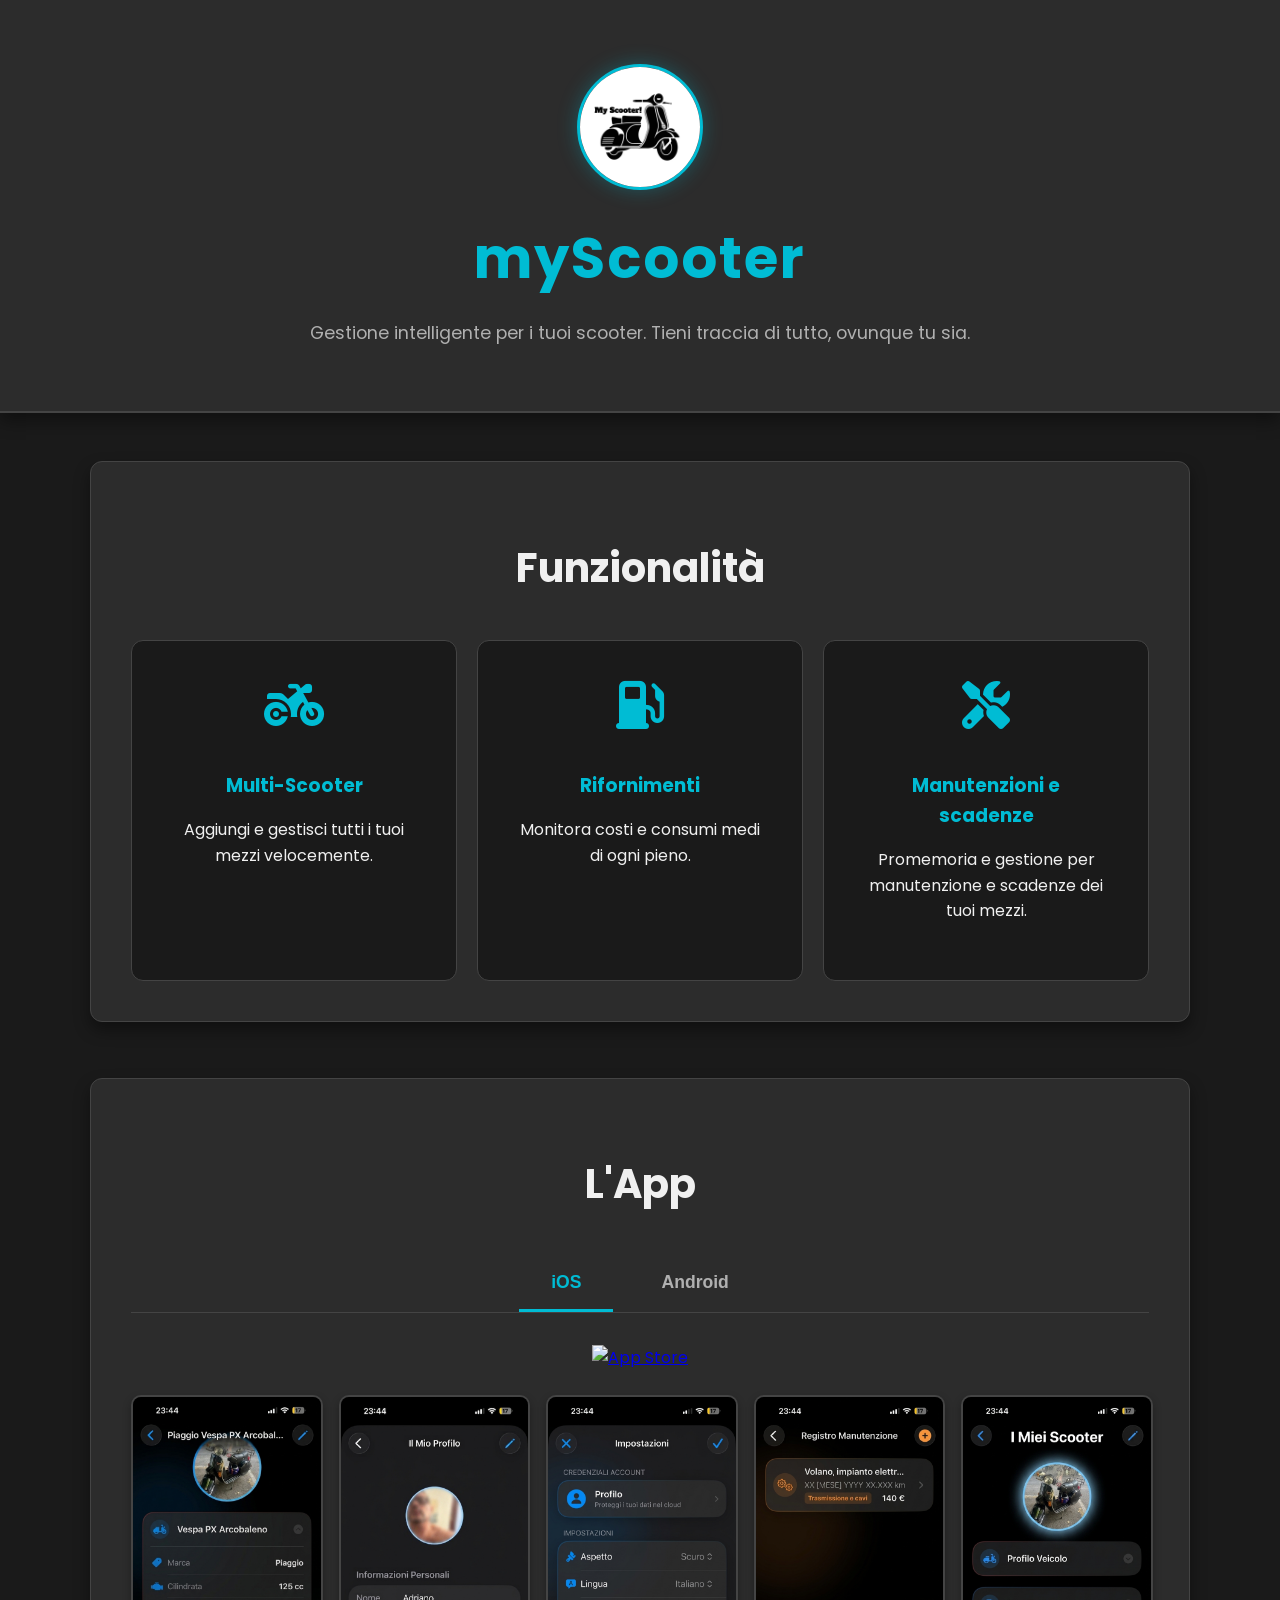
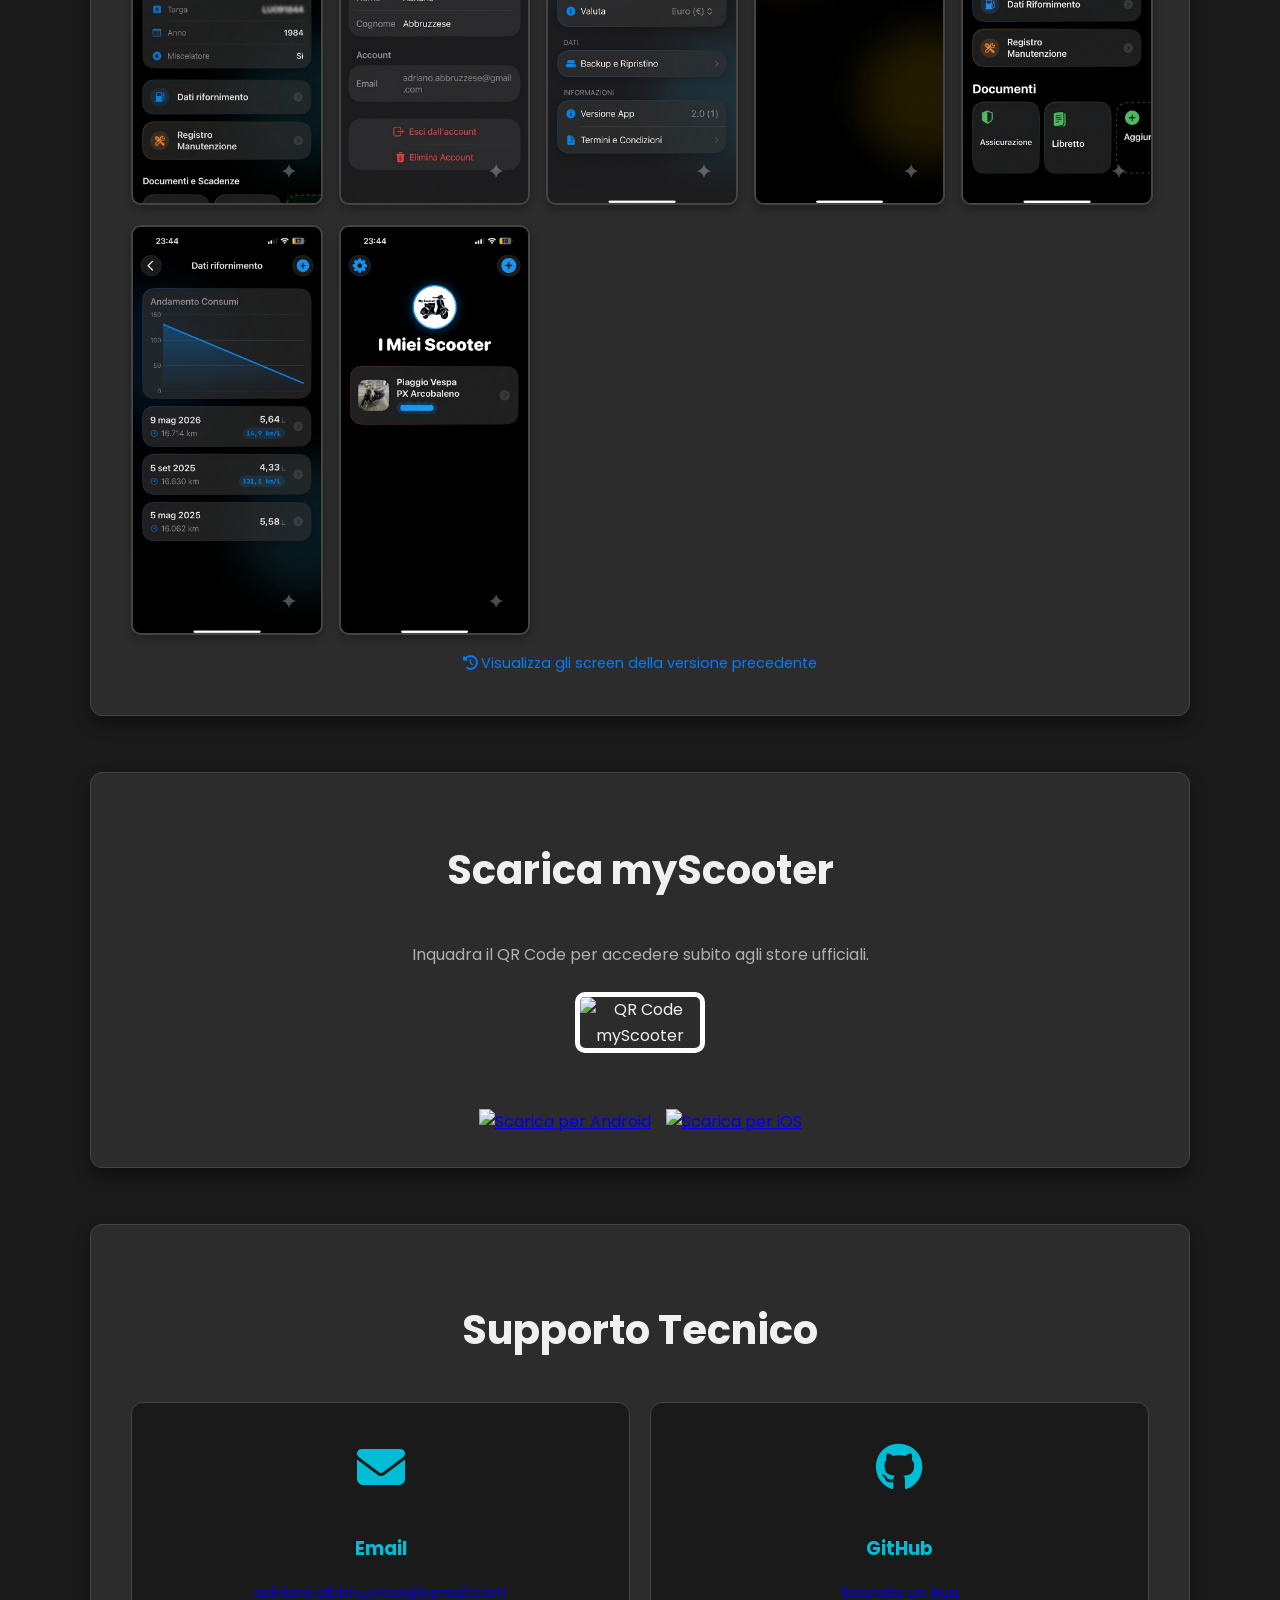
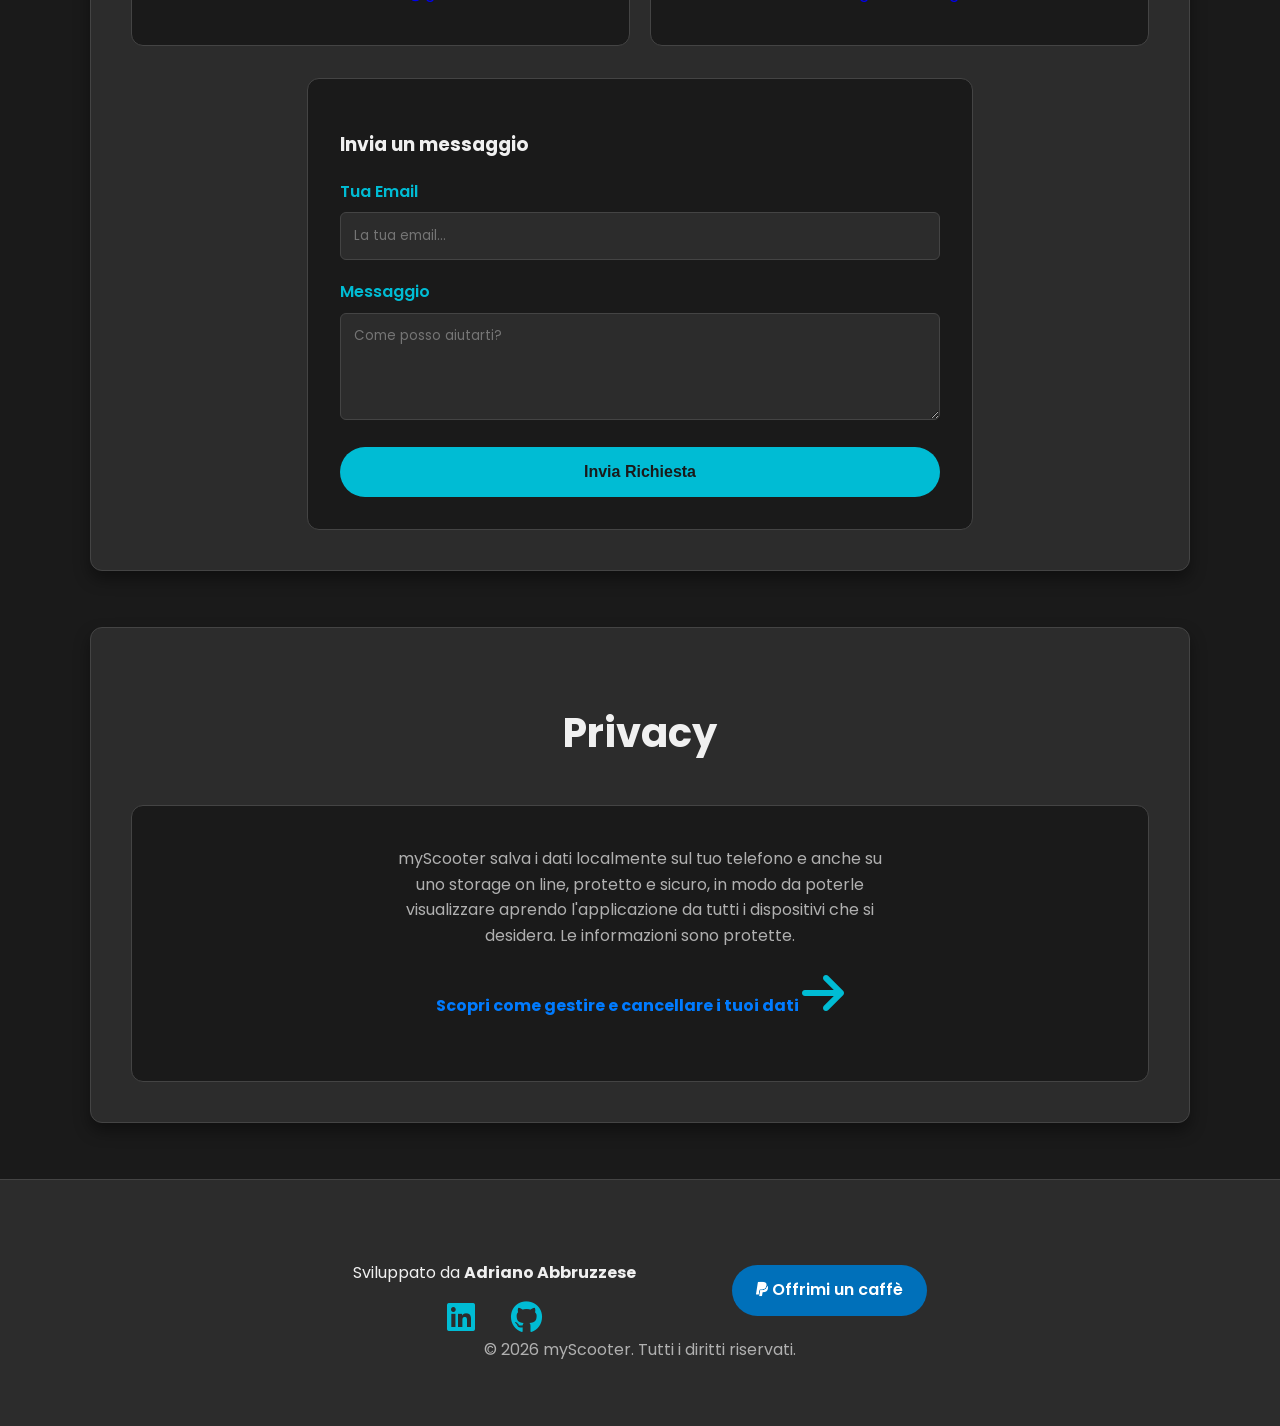
==== commit 002ace36: "tolto il prossimamente" ====
--- a/index.html
+++ b/index.html
@@ -30,10 +30,10 @@
                     <h3>Rifornimenti</h3>
                     <p>Monitora costi e consumi medi di ogni pieno.</p>
                 </div>
-                <div class="card">
+               <div class="card">
                     <i class="fas fa-tools"></i>
-                    <h3>Scadenze</h3>
-                    <p>Promemoria per tagliandi e manutenzione (prossimamente).</p>
+                    <h3>Manutenzioni e scadenze</h3>
+                    <p>Promemoria e gestione per manutenzione e scadenze dei tuoi mezzi.</p>
                 </div>
             </div>
         </section>
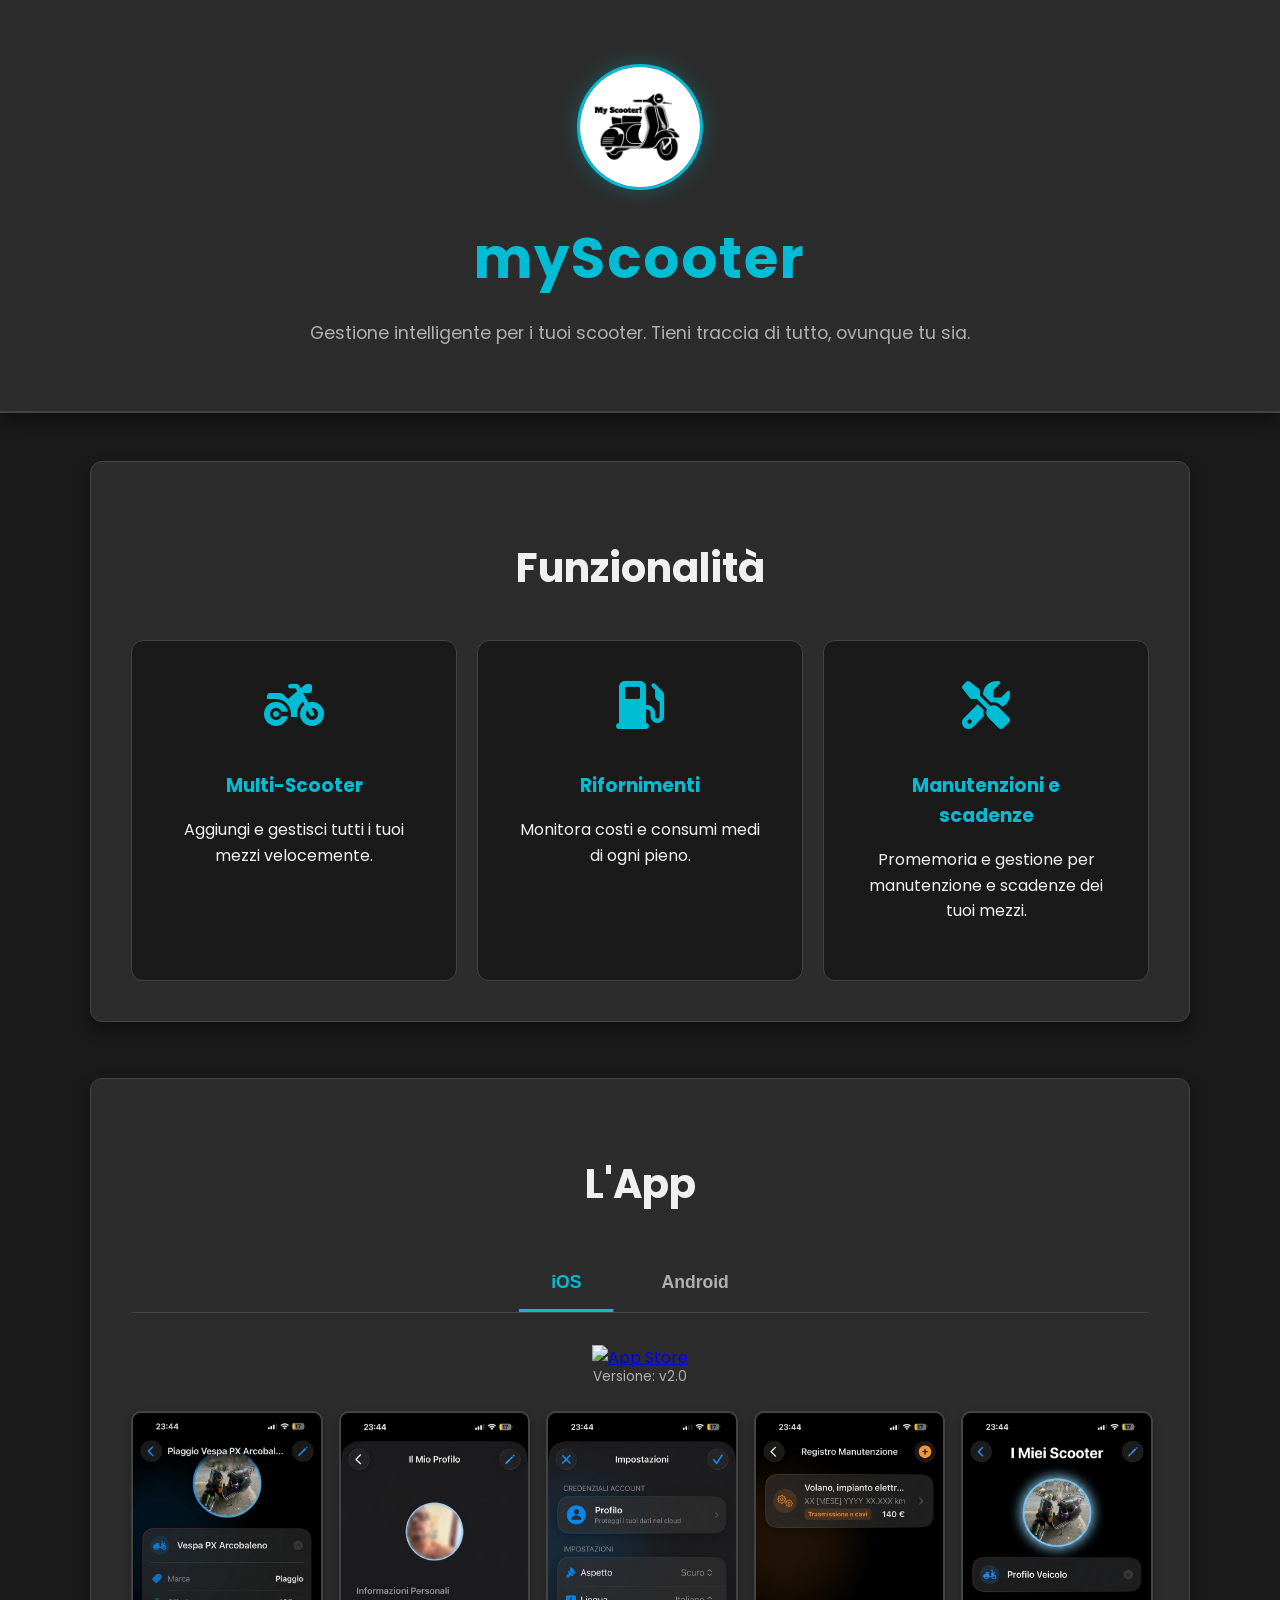
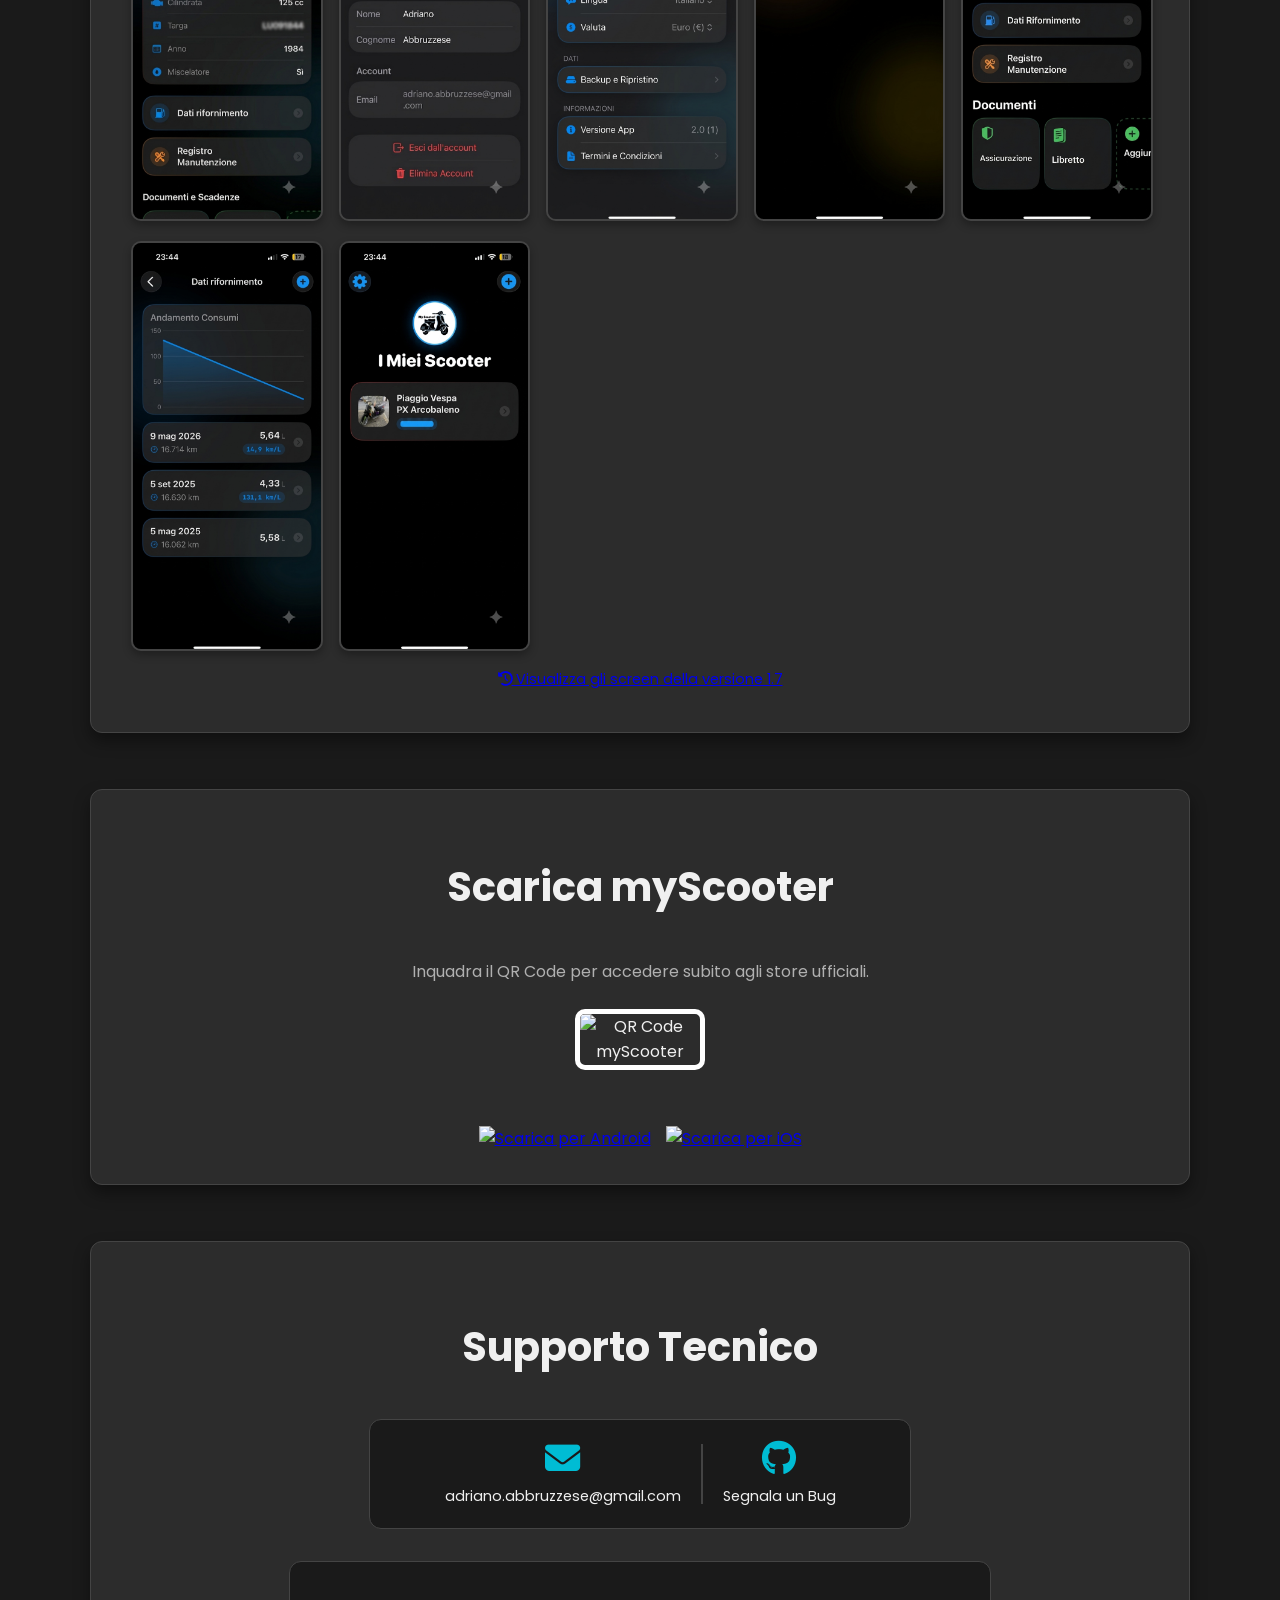
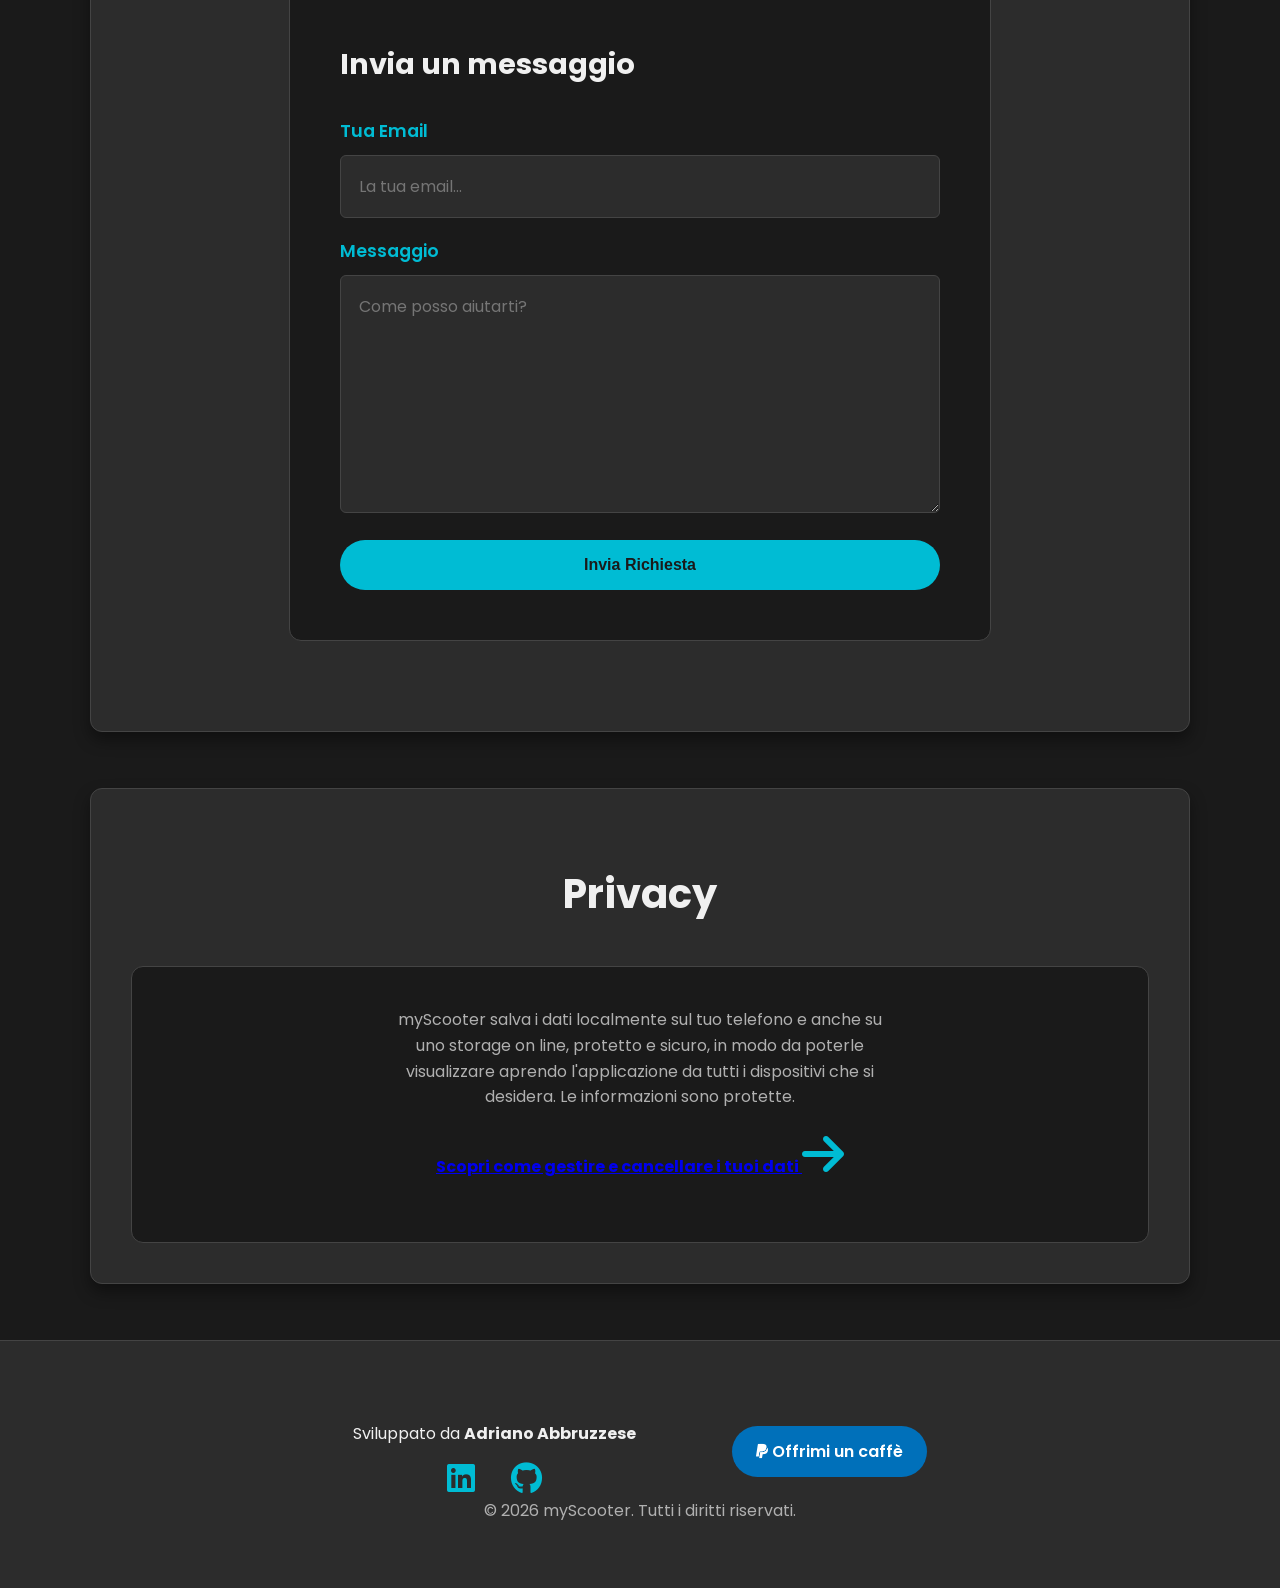
==== commit ce536466: "migliorie home page e css in file" ====
--- a/index.html
+++ b/index.html
@@ -51,6 +51,9 @@
                         <img src="https://upload.wikimedia.org/wikipedia/commons/3/3c/Download_on_the_App_Store_Badge.svg" alt="App Store" class="mini-badge">
                     </a>
                 </div>
+                
+                <p class="version-label">Versione: v2.0</p>
+
                 <div class="image-gallery">
                     <img src="ios-images/2.0/1.png" alt="iOS Screen 1">
                     <img src="ios-images/2.0/2.png" alt="iOS Screen 2">
@@ -61,7 +64,7 @@
                     <img src="ios-images/2.0/7.png" alt="iOS Screen 7">
                 </div>
                 <div style="text-align: center; margin-top: 15px;">
-                    <a href="vecchie-versioni.html" style="color: #007bff; text-decoration: none; font-size: 0.9em;"><i class="fas fa-history"></i> Visualizza gli screen della versione precedente</a>
+                    <a href="vecchie-versioni.html" class="accent-link" style="font-size: 0.9em;"><i class="fas fa-history"></i> Visualizza gli screen della versione 1.7</a>
                 </div>
             </div>
 
@@ -71,19 +74,21 @@
                         <img src="https://upload.wikimedia.org/wikipedia/commons/7/78/Google_Play_Store_badge_EN.svg" alt="Google Play" class="mini-badge">
                     </a>
                 </div>
+
+                <p class="version-label">Versione: v2.0</p>
+
                 <div class="image-gallery">
-                    <!-- Nuove immagini Android Offuscate (v2.0) -->
-                    <img src="and-images/2.0/redacted_image_3.png" alt="Android Screen 1 - Home">
-                    <img src="and-images/2.0/redacted_image_4.png" alt="Android Screen 2 - Dettaglio">
-                    <img src="and-images/2.0/redacted_image_5.png" alt="Android Screen 3 - Tecnico">
-                    <img src="and-images/2.0/redacted_image_6.png" alt="Android Screen 4 - Impostazioni">
-                    <img src="and-images/2.0/image_13.png" alt="Android Screen 5 - Profilo">
-                    <img src="and-images/2.0/image_12.png" alt="Android Screen 6 - Rifornimenti">
-                    <img src="and-images/2.0/image_9.png" alt="Android Screen 7 - Manutenzione">
-                    <img src="and-images/2.0/image_14.png" alt="Android Screen 8 -Documento">
+                    <img src="and-images/2.0/1.png" alt="Android Screen 1">
+                    <img src="and-images/2.0/2.png" alt="Android Screen 2">
+                    <img src="and-images/2.0/3.png" alt="Android Screen 3">
+                    <img src="and-images/2.0/4.jpg" alt="Android Screen 4">
+                    <img src="and-images/2.0/5.png" alt="Android Screen 5">
+                    <img src="and-images/2.0/6.jpg" alt="Android Screen 6">
+                    <img src="and-images/2.0/7.jpg" alt="Android Screen 7">
+                    <img src="and-images/2.0/8.png" alt="Android Screen 8">
                 </div>
                 <div style="text-align: center; margin-top: 15px;">
-                    <a href="vecchie-versioni.html" style="color: #007bff; text-decoration: none; font-size: 0.9em;"><i class="fas fa-history"></i> Visualizza gli screen della versione precedente</a>
+                    <a href="vecchie-versioni.html" class="accent-link" style="font-size: 0.9em;"><i class="fas fa-history"></i> Visualizza gli screen della versione 1.7</a>
                 </div>
             </div>
         </section>
@@ -92,7 +97,6 @@
             <h2>Scarica myScooter</h2>
             <p class="text-muted-custom">Inquadra il QR Code per accedere subito agli store ufficiali.</p>
             
-            <!-- <img src="https://api.qrserver.com/v1/create-qr-code/?size=120x120&data=https://rinino.github.io/myScooterSite/" alt="QR Code myScooter" class="qr-small"> -->
             <img src="https://api.qrserver.com/v1/create-qr-code/?size=120x120&data=https://rinino.github.io/myScooterSite/download.html" alt="QR Code myScooter" class="qr-small">
             <div class="mini-badge-container">
                 <a href="https://play.google.com/store/apps/details?id=it.adr.myscooter" target="_blank">
@@ -107,20 +111,22 @@
 
         <section id="support">
             <h2>Supporto Tecnico</h2>
-            <div class="support-grid">
-                <div class="card">
+            
+            <div class="card card-support-combined">
+                <div class="support-item email-contact">
                     <i class="fas fa-envelope"></i>
-                    <h3>Email</h3>
                     <a href="mailto:adriano.abbruzzese@gmail.com">adriano.abbruzzese@gmail.com</a>
                 </div>
-                <div class="card">
+                
+                <div class="support-divider"></div>
+
+                <div class="support-item github-bug">
                     <i class="fab fa-github"></i>
-                    <h3>GitHub</h3>
                     <a href="https://github.com/rinino" target="_blank">Segnala un Bug</a>
                 </div>
             </div>
 
-            <div class="form-container">
+            <div class="form-container form-larger">
                 <h3>Invia un messaggio</h3>
                 <form action="https://formspree.io/adriano.abbruzzese@gmail.com" method="POST">
                     <div class="form-group">
@@ -129,7 +135,7 @@
                     </div>
                     <div class="form-group">
                         <label>Messaggio</label>
-                        <textarea name="message" rows="4" required placeholder="Come posso aiutarti?"></textarea>
+                        <textarea name="message" rows="8" required placeholder="Come posso aiutarti?"></textarea>
                     </div>
                     <button type="submit" class="btn-submit">Invia Richiesta</button>
                 </form>
@@ -142,9 +148,8 @@
                 <p class="text-muted-custom" style="margin-bottom: 20px;">
                     myScooter salva i dati localmente sul tuo telefono e anche su uno storage on line, protetto e sicuro, in modo da poterle visualizzare aprendo l'applicazione da tutti i dispositivi che si desidera. Le informazioni sono protette.
                 </p>
-                <a href="cancellazione-dati.html" style="color: #007bff; text-decoration: none; font-weight: bold;">Scopri come gestire e cancellare i tuoi dati <i class="fas fa-arrow-right"></i></a>
+                <a href="cancellazione-dati.html" class="accent-link" style="font-weight: bold;">Scopri come gestire e cancellare i tuoi dati <i class="fas fa-arrow-right"></i></a>
             </div>
-        </section>
         </section>
     </div>
 
@@ -162,7 +167,7 @@
         <p class="text-muted-custom">&copy; 2026 myScooter. Tutti i diritti riservati.</p>
     </footer>
 
-    <button id="backToTop" hidden><i class="fas fa-arrow-up"></i></button>
+    <button id="backToTop"><i class="fas fa-arrow-up"></i></button>
 
     <script>
         function showTab(type) {
@@ -178,7 +183,7 @@
         }
 
         const btn = document.getElementById("backToTop");
-        window.onscroll = () => { btn.hidden = window.scrollY <= 300; };
+        window.onscroll = () => { btn.style.display = window.scrollY <= 300 ? 'none' : 'block'; };
         btn.onclick = () => { window.scrollTo({ top: 0, behavior: 'smooth' }); };
     </script>
 </body>
--- a/style.css
+++ b/style.css
@@ -206,3 +206,143 @@
 .mini-badge:hover {
     transform: scale(1.05);
 }
+
+/* --- NUOVI STILI SPOSTATI DALLE PAGINE HTML --- */
+
+/* 1. Stili per l'etichetta della versione v2.0 nelle card principali */
+.version-label {
+    text-align: center;
+    font-size: 0.85em;
+    color: var(--text-muted);
+    margin: -5px 0 10px 0;
+}
+
+/* 2. Stili per la card combinata e rimpicciolita del supporto */
+.card-support-combined {
+    text-align: center;
+    max-width: 500px;
+    margin: 0 auto 30px auto;
+    display: flex;
+    justify-content: center;
+    align-items: center;
+    gap: 20px;
+    padding: 20px;
+    /* Eredita stili base da .card ma sovrascrive layout */
+    background-color: var(--primary-dark);
+    border: 1px solid var(--border-color);
+    border-radius: var(--border-radius);
+}
+
+.card-support-combined .support-item {
+    display: flex;
+    flex-direction: column;
+    align-items: center;
+    gap: 5px;
+    text-align: center;
+}
+
+/* Icone più piccole nella card combinata */
+.card-support-combined i {
+    font-size: 2.2em;
+    margin-bottom: 5px;
+    color: var(--accent-color);
+}
+
+/* Testo dei link più piccolo nella card combinata */
+.card-support-combined a {
+    font-size: 0.9em;
+    font-weight: 400;
+    color: var(--text-light);
+    text-decoration: none;
+    transition: 0.3s;
+}
+.card-support-combined a:hover {
+    color: var(--accent-hover);
+}
+
+/* Linea di separazione verticale */
+.card-support-combined .support-divider {
+    height: 60px;
+    width: 2px;
+    background-color: var(--border-color);
+    display: block;
+}
+
+/* 3. Stili per il form ingrandito del supporto */
+.form-larger {
+    padding: 50px;
+    margin-bottom: 50px;
+}
+
+.form-larger h3 {
+    font-size: 1.8em;
+    margin-bottom: 30px;
+}
+
+.form-larger .form-group label {
+    font-size: 1.1em;
+    margin-bottom: 10px;
+}
+
+.form-larger .form-group input,
+.form-larger .form-group textarea {
+    padding: 18px;
+    font-size: 1em;
+}
+
+.form-larger textarea {
+    resize: vertical;
+}
+
+/* --- Adattamenti per pagina Cancellazione Dati scura --- */
+/* Stili specifici per mantenere coerenza con il layout 'section' scuro */
+.content-page-section {
+    text-align: left;
+}
+
+.content-page-section h2 {
+    text-align: left;
+    font-size: 1.8rem;
+    color: var(--accent-color);
+    margin-top: 2rem;
+    margin-bottom: 1rem;
+}
+
+.content-page-section ul {
+    color: var(--text-muted);
+    margin-bottom: 1.5rem;
+}
+
+.content-page-section li {
+    margin-bottom: 0.5rem;
+}
+
+.content-page-section strong {
+    color: var(--text-light);
+}
+
+.content-page-section em {
+    color: var(--accent-color);
+}
+
+.content-page-section .warning-text {
+    color: #e74c3c; /* Manteniamo il rosso per l'avviso, adattato per scuro */
+    font-weight: bold;
+}
+
+.back-btn-container {
+    margin-bottom: 2rem;
+}
+
+.back-btn {
+    display: inline-block;
+    color: var(--accent-color);
+    text-decoration: none;
+    font-weight: 600;
+    transition: 0.3s;
+}
+
+.back-btn:hover {
+    color: var(--accent-hover);
+    transform: translateX(-5px);
+}
